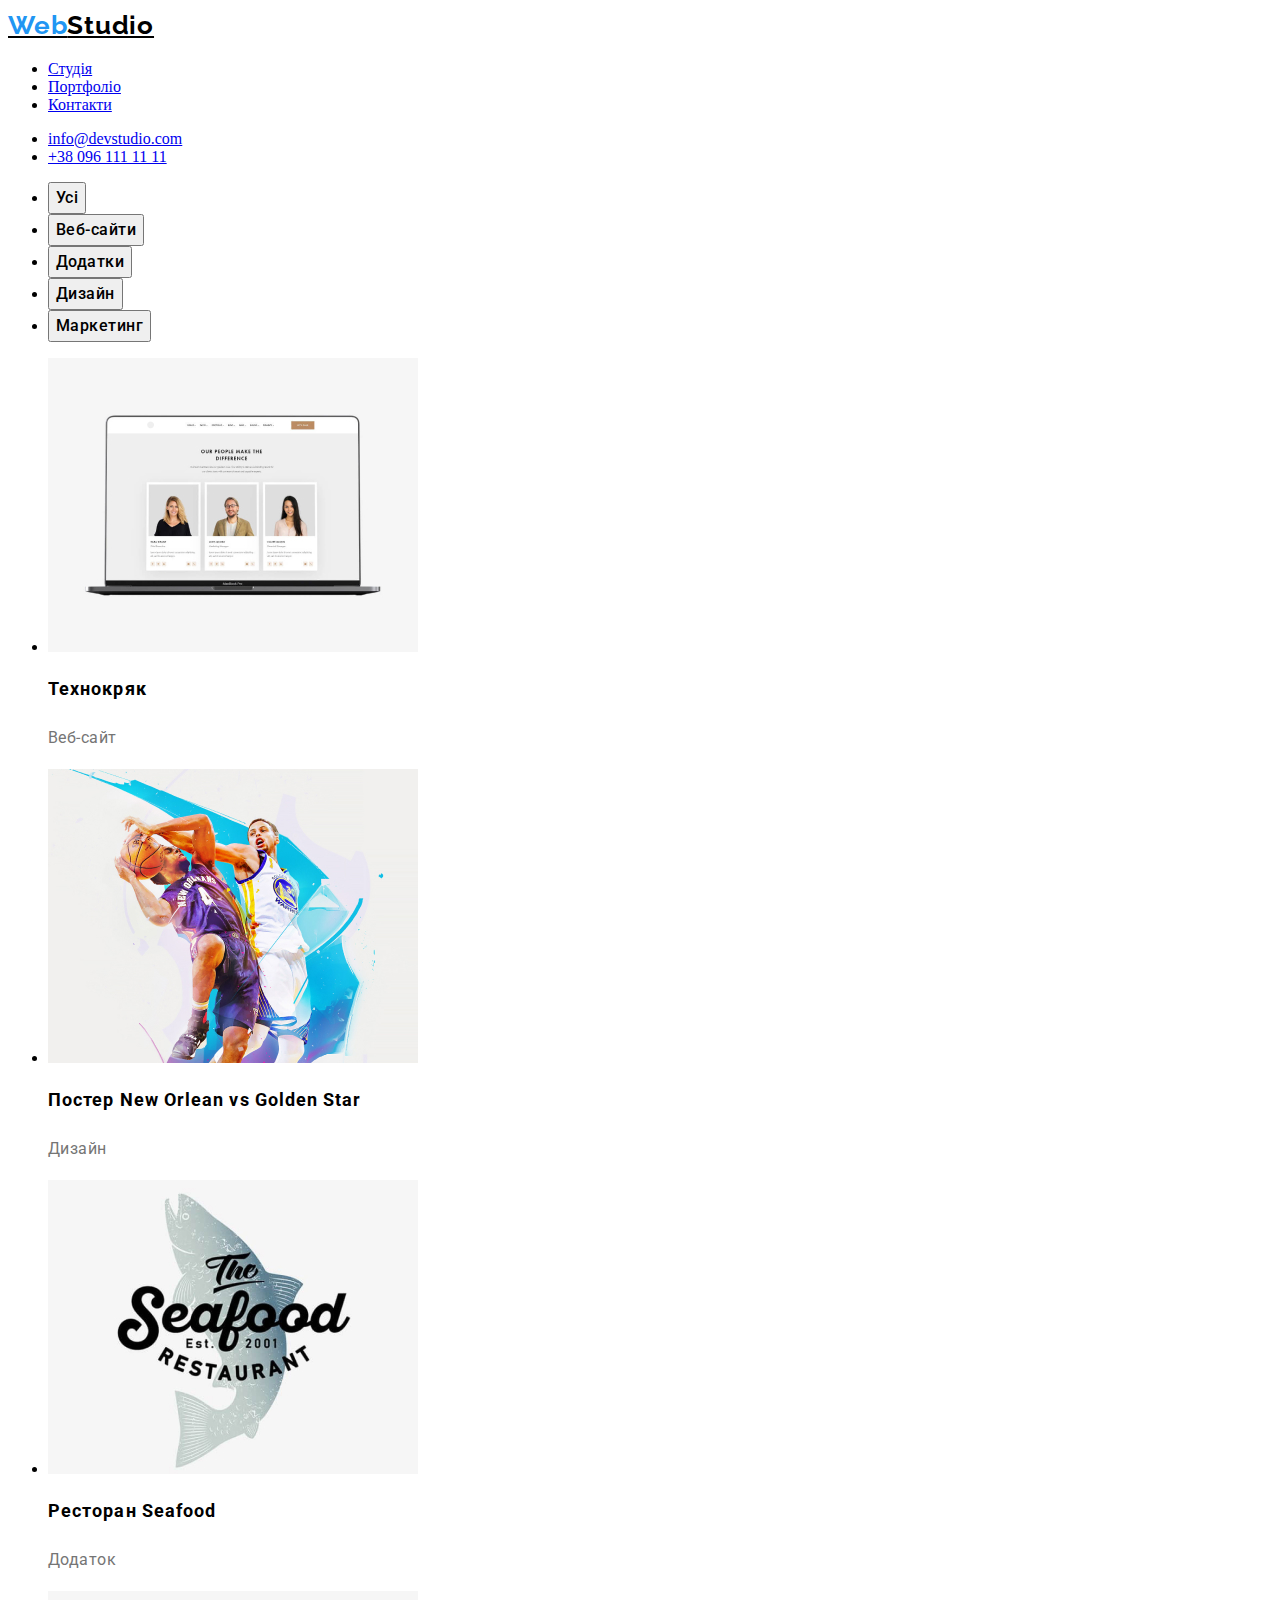
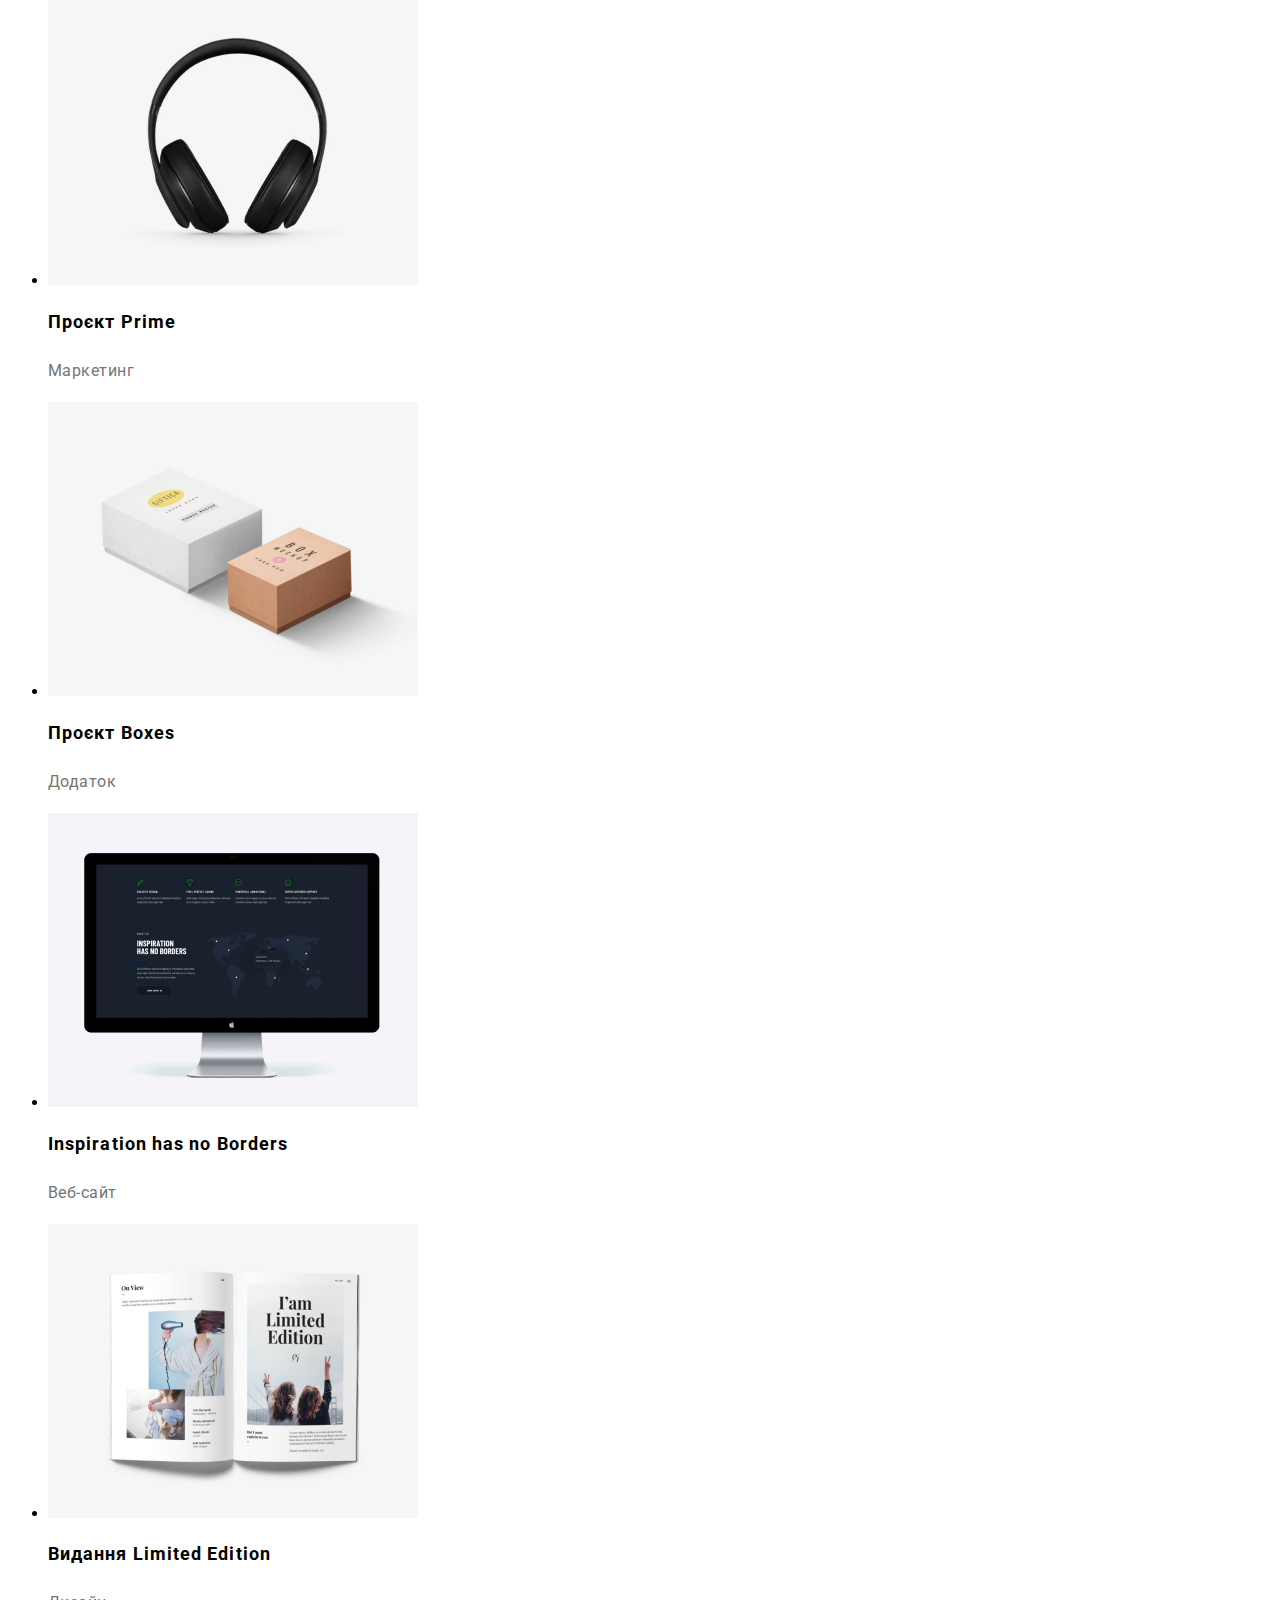
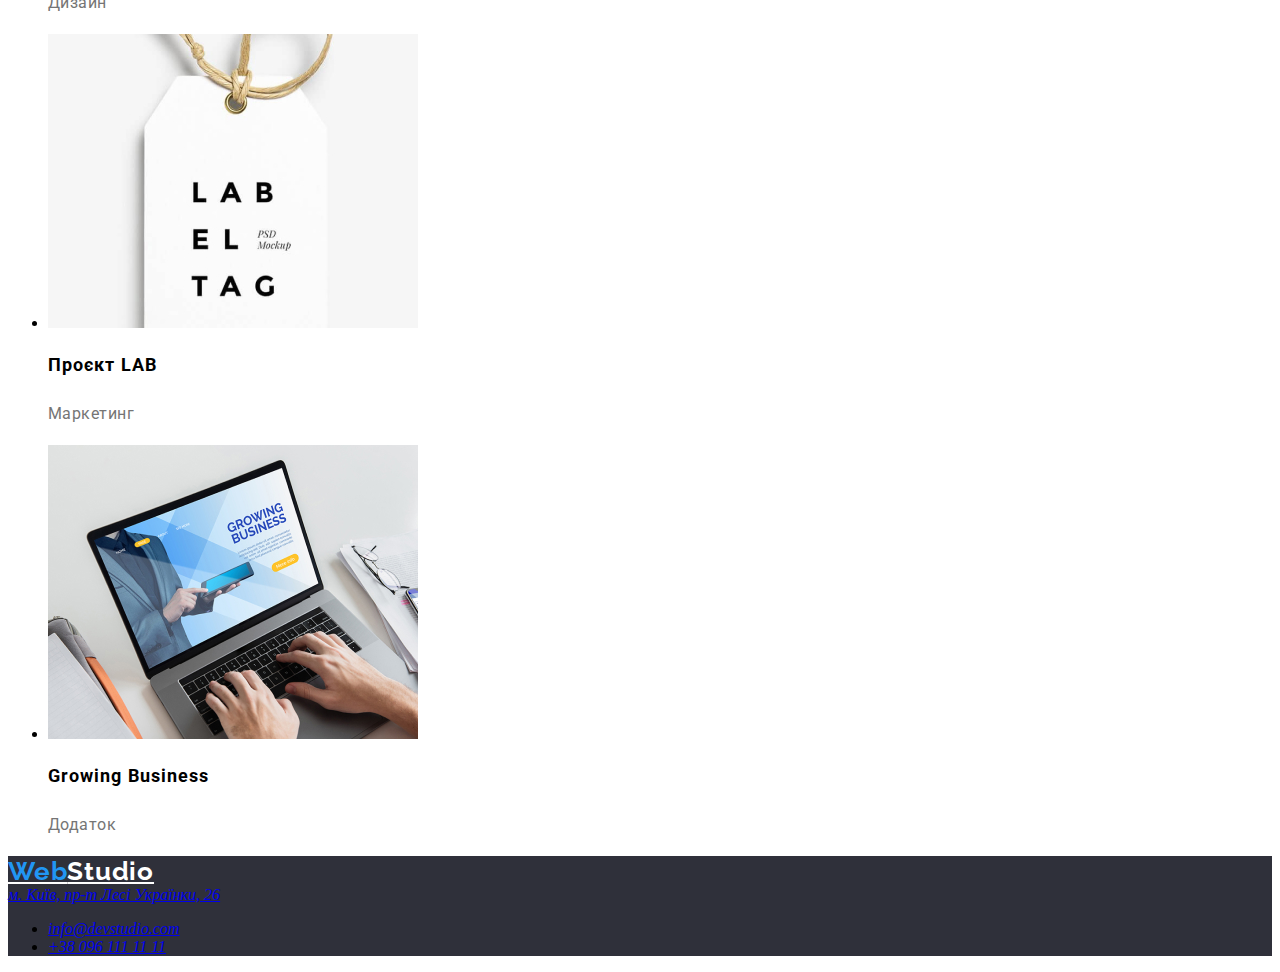
==== pages/portfolio.html @ b0684704 "commit" ====
<!DOCTYPE html>
<html lang="en">
<head>
    <meta charset="UTF-8">
    <meta name="viewport" content="width=device-width, initial-scale=1.0">
    <title>Document</title>
    <link rel="preconnect" href="https://fonts.googleapis.com">
<link rel="preconnect" href="https://fonts.gstatic.com" crossorigin>
<link href="https://fonts.googleapis.com/css2?family=Raleway:ital,wght@0,100..900;1,100..900&family=Roboto:ital,wght@0,100;0,300;0,400;0,500;0,700;0,900;1,100;1,300;1,400;1,500;1,700;1,900&display=swap" rel="stylesheet">
    <link rel="stylesheet" href="../css/style.css">
</head>
<body>
    <header class="header">
        <a href="../index.html" class="header-logo"><span class="logo-color">Web</span>Studio</a>
        <nav class="header-nav">
        <ul class="nav-list">
          <li class="nav-item"><a href="../index.html">Студія</a></li>
          <li class="nav-item"><a href="../pages/portfolio.html">Портфоліо</a></li>
          <li class="nav-item"><a href="#">Контакти</a></li>
        </ul>
      </nav>
      <ul class="header-list">
        <li class="header-item"><a href="mailto:info@devstudio.com">info@devstudio.com</a></li>
        <li class="header-item"><a href="tel:+380961111111">+38 096 111 11 11</a></li>
      </ul>
      </header>
      <main>
        <section>
            <ul>
                <li class="team-item">
                  <button type="button" class="courses-button">Усі</button>
                </li>
                <li class="team-item">
                    <button type="button" class="courses-button">Веб-сайти</button>
                </li>
                <li class="team-item">
                    <button type="button"  class="courses-button">Додатки</button>
                </li>
                <li class="team-item">
                    <button type="button"  class="courses-button">Дизайн</button>
                </li>
                <li class="team-item">
                    <button type="button"  class="courses-button">Маркетинг</button>
                </li>

            </ul>
        </section>
        <section>
            <ul>
                <li class="team-item">
                    <img src="../img/mac.jpg" alt="mac">
                    <h2 class="techno-item">Технокряк</h2>
                    <p class="techno-text">Веб-сайт</p>
    
                </li>
                <li class="team-item">
                    <img src="../img/basket.jpg" alt="basket">
                    <h2 class="techno-item">Постер New Orlean vs Golden Star</h2>
                    <p class="techno-text">Дизайн</p>
    
                </li>
                <li class="team-item">
                    <img src="../img/restaurant.jpg" alt="restaurant">
                    <h2 class="techno-item">Ресторан Seafood</h2>
                    <p class="techno-text">Додаток</p>
    
                </li>
                <li class="team-item">
                    <img src="../img/nav.jpg" alt="nav">
                    <h2 class="techno-item">Проєкт Prime</h2>
                    <p class="techno-text">Маркетинг</p>
    
                </li>
                <li class="team-item">
                    <img src="../img/boc.jpg" alt="boc">
                    <h2  class="techno-item">Проєкт Boxes</h2>
                    <p class="techno-text">Додаток</p>
    
                </li>
                <li class="team-item">
                    <img src="../img/macb.jpg" alt="macb">
                    <h2  class="techno-item">Inspiration has no Borders</h2>
                    <p class="techno-text">Веб-сайт</p>
    
                </li>
                <li class="team-item">
                    <img src="../img/book.jpg" alt="book">
                    <h2  class="techno-item">Видання Limited Edition</h2>
                    <p class="techno-text">Дизайн</p>
    
                </li>
                <li class="team-item">
                    <img src="../img/ticket.jpg" alt="ticket">
                    <h2  class="techno-item">Проєкт LAB</h2>
                    <p class="techno-text">Маркетинг</p>
                </li>

                <li class="team-item">
                    <img src="../img/macbook.jpg" alt="macbook">
                    <h2  class="techno-item">Growing Business</h2>
                    <p class="techno-text">Додаток</p>
    
                </li>
                
            </ul>
    
        </section>
        </main>
      </main>
      <footer class="footer">
        <a href="../index.html" class="head-logo"><span class="log-color">Web</span>Studio</a>
        <address>
        <a href="https://www.google.com/maps/d/viewer?mid=10uSM3H-mIU3GznYo2szRIEphczw&hl=en_US&ll=50.42732700000001%2C30.538092&z=17" target="_blank">м. Київ, пр-т Лесі Українки, 26</a>
        <ul class="fot-list">
          <li  class="nav-item"><a href="mailto:info@devstudio.com">info@devstudio.com</a></li>
          <li  class="nav-item"><a href="tel:+380961111111">+38 096 111 11 11</a></li>
        </address>
        </ul>
      </footer> 
      
      
</body>
</html>
---- css/style.css ----
:root {
    --logo-color:#000;
    --accent-color:#2196F3;
    --text-color:#212121;
    --addtext-color:#757575;
    --title-color:#FFF;
    --team-beckground:#F5F4FA;
    --footer-beckground:#2F303A;
    --footer-number:rgba(255, 255, 255, 0.60);


}

.header {
    background-color: var(--main-background);
}

.header-logo  {
color: var(--logo-color);
font-family: "Raleway";
font-size: 26px;
font-style: normal;
font-weight: 700;
line-height: 1.38;
letter-spacing: 0.78px;
}


.logo-color  {
color: var(--accent-color);
font-family: "Raleway";
font-size: 26px;
font-style: normal;
font-weight: 700;
line-height: 1.38;
letter-spacing: 0.78px;
}

.log-color   {
color: var(--accent-color);
color: #2196F3;
font-family: "Raleway";
font-size: 26px;
font-style: normal;
font-weight: 700;
line-height: normal;
letter-spacing: 0.78px;
}

.head-logo {
color: var(--logo-color);
color: #FFF;
font-family: "Raleway";
font-size: 26px;
font-style: normal;
font-weight: 700;
line-height: normal;
letter-spacing: 0.78px;
}

.nav-link {
 color: var(--title-color);
 font-family: "Roboto";
 font-size: 14px;
 font-style: normal; 
 font-weight: 500;
 line-height: normal;
 letter-spacing: 28px;
}

.nav-link:hover,  .nav-link:focus {
color: var(--accent-color);

}

.header-link {
    color: var(--accent-color);
    font-family: "Roboto";
    font-size: 14px;
    font-style: normal; 
    font-weight: 500;
    line-height: normal;
    letter-spacing: 28px;
}

.header-link:hover {
    color: var(--accent-color);
}

.main-hero {
background-color: var(--footer-beckground);

}

.hero-title {
    color: var(--main-background);
    text-align: center;
    font-family: "Roboto";
    font-size: 44px;
    font-style: normal; 
    font-weight: 900;
    line-height: 1.36;
    letter-spacing: 2.64px;
    text-transform: uppercase;
}

.hero-title {
display: flex;
width: 696px;
justify-content: center;
align-items: center;
flex-shrink: 0;
}

.hero.btn {
background-color: var(--accent-color);
color: var(--main-background);
text-align: center;
font-family: "Roboto";
font-size: 16px;
font-style: normal;
font-weight: 900;
line-height: 1.875px; /* 136.364% */
letter-spacing: 2.64px;
text-transform: uppercase;
}

.main-decision,  .main-services {
    background-color: var(--main-background);
}

.main-team {
    background-color: var(--team-beckground);
}

.footer {
    background-color: var(--footer-beckground);
}

.courses-button {
color: var(--main-background);
text-align: center;
font-family: "Roboto";
font-size: 16px;
font-style: normal;
font-weight: 500;
line-height: 26px; 
letter-spacing: 0.48px;
}


.techno-item {
color: var(--main-background);
font-family: "Roboto";
font-size: 18px;
font-style: normal;
font-weight: 700;
line-height: 36px;
letter-spacing: 1.08px;
}


.techno-text {
color: var(--addtext-color);
font-family: "Roboto";
font-size: 16px;
font-style: normal;
font-weight: 400;
line-height: 30px; 
letter-spacing: 0.48px;
}
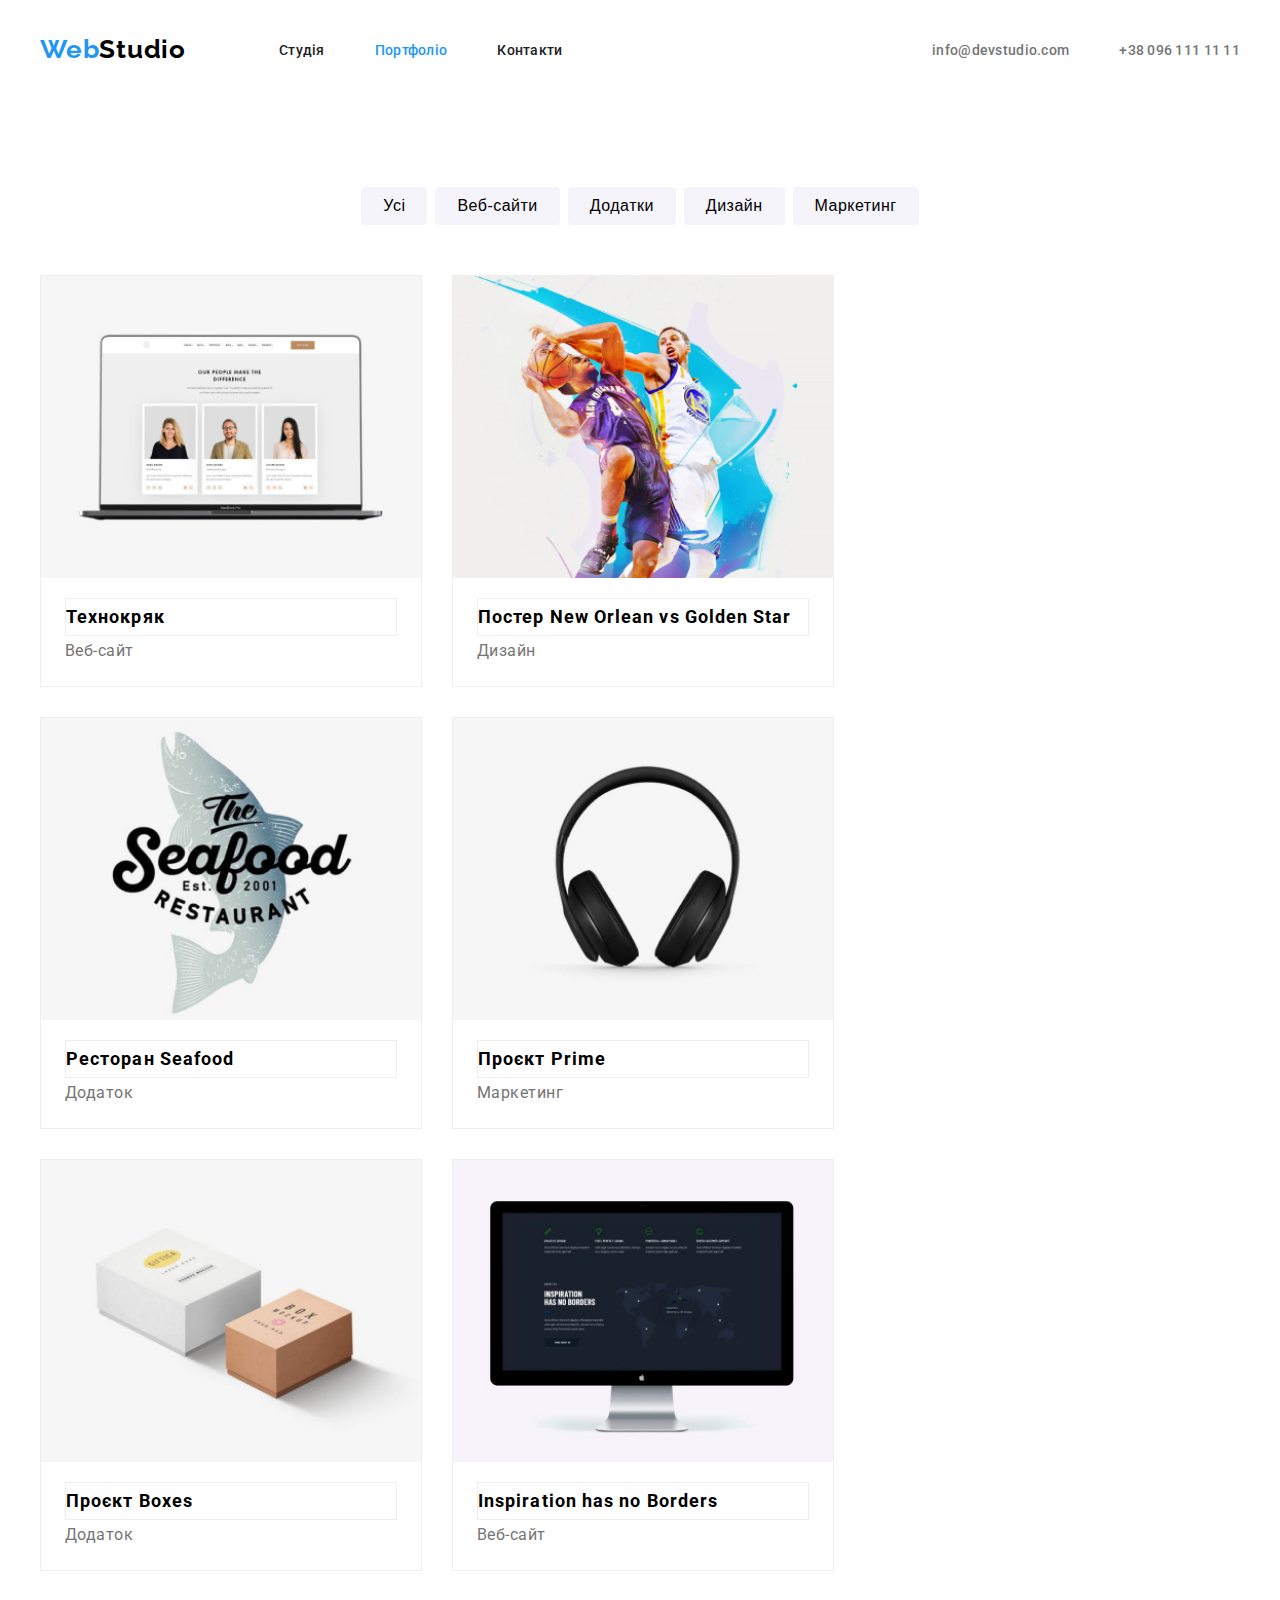
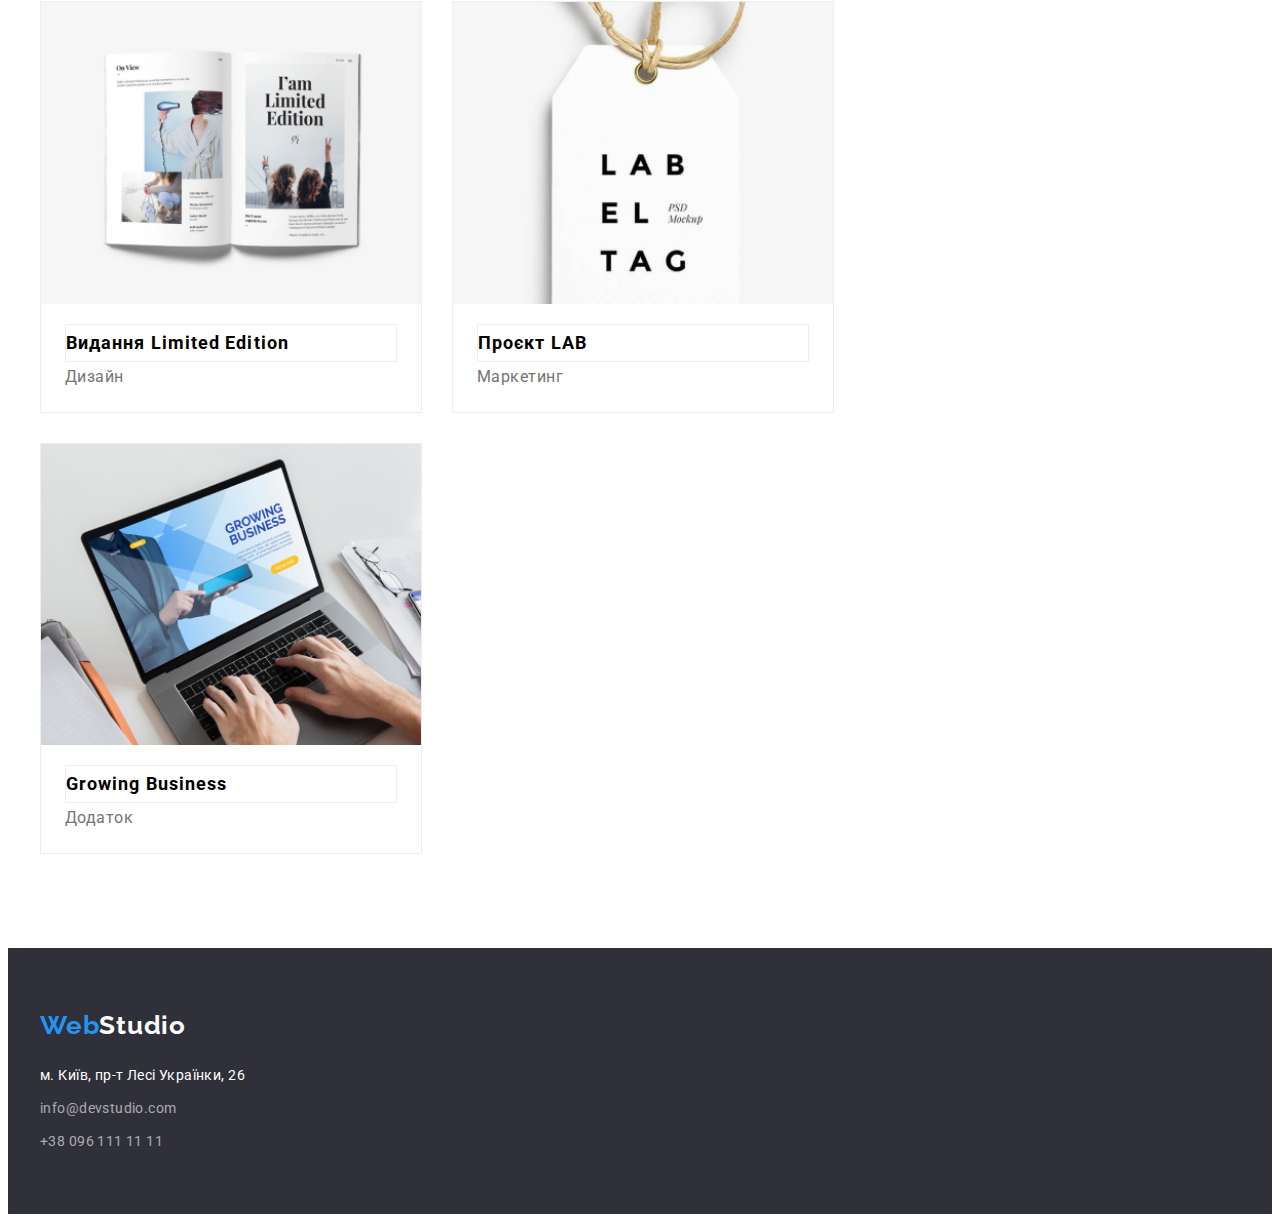
==== commit 881cc6c3: "4244657" ====
--- a/pages/portfolio.html
+++ b/pages/portfolio.html
@@ -4,118 +4,140 @@
     <meta charset="UTF-8">
     <meta name="viewport" content="width=device-width, initial-scale=1.0">
     <title>Document</title>
+    <link rel="stylesheet" href="https://cdnjs.cloudflare.com/ajax/libs/modern-normalize/2.0.0/modern-normalize.min.css" integrity="sha512-4xo8blKMVCiXpTaLzQSLSw3KFOVPWhm/TRtuPVc4WG6kUgjH6J03IBuG7JZPkcWMxJ5huwaBpOpnwYElP/m6wg==" crossorigin="anonymous" referrerpolicy="no-referrer" />
     <link rel="preconnect" href="https://fonts.googleapis.com">
 <link rel="preconnect" href="https://fonts.gstatic.com" crossorigin>
 <link href="https://fonts.googleapis.com/css2?family=Raleway:ital,wght@0,100..900;1,100..900&family=Roboto:ital,wght@0,100;0,300;0,400;0,500;0,700;0,900;1,100;1,300;1,400;1,500;1,700;1,900&display=swap" rel="stylesheet">
+    <link rel="stylesheet" href="../css/reset.css">
     <link rel="stylesheet" href="../css/style.css">
 </head>
 <body>
     <header class="header">
+        <div class="container header-box">
         <a href="../index.html" class="header-logo"><span class="logo-color">Web</span>Studio</a>
         <nav class="header-nav">
         <ul class="nav-list">
-          <li class="nav-item"><a href="../index.html">Студія</a></li>
-          <li class="nav-item"><a href="../pages/portfolio.html">Портфоліо</a></li>
-          <li class="nav-item"><a href="#">Контакти</a></li>
+          <li class="nav-item"><a class="nav-link" href="../index.html">Студія</a></li>
+          <li class="nav-item"><a class="nav-link ective" href="../pages/portfolio.html">Портфоліо</a></li>
+          <li class="nav-item"><a class="nav-link" href="#">Контакти</a></li>
         </ul>
       </nav>
       <ul class="header-list">
-        <li class="header-item"><a href="mailto:info@devstudio.com">info@devstudio.com</a></li>
-        <li class="header-item"><a href="tel:+380961111111">+38 096 111 11 11</a></li>
+        <li class="header-item"><a class="header-link" href="mailto:info@devstudio.com">info@devstudio.com</a></li>
+        <li class="header-item"><a class="header-link" href="tel:+380961111111">+38 096 111 11 11</a></li>
       </ul>
+    </div>
       </header>
       <main>
-        <section>
-            <ul>
-                <li class="team-item">
-                  <button type="button" class="courses-button">Усі</button>
+        <section class="portfolio">
+            <div class="container">
+            <ul class="portfolio-list">
+                <li class="portfolio-item">
+                  <button type="button" class="portfolio-button">Усі</button>
                 </li>
-                <li class="team-item">
-                    <button type="button" class="courses-button">Веб-сайти</button>
+                <li class="portfolio-item">
+                    <button type="button" class="portfolio-button">Веб-сайти</button>
                 </li>
-                <li class="team-item">
-                    <button type="button"  class="courses-button">Додатки</button>
+                <li class="portfolio-item">
+                    <button type="button" class="portfolio-button">Додатки</button>
                 </li>
-                <li class="team-item">
-                    <button type="button"  class="courses-button">Дизайн</button>
+                <li class="portfolio-item">
+                    <button type="button"  class="portfolio-button">Дизайн</button>
                 </li>
-                <li class="team-item">
-                    <button type="button"  class="courses-button">Маркетинг</button>
+                <li class="portfolio-item">
+                    <button type="button"  class="portfolio-button">Маркетинг</button>
                 </li>
 
             </ul>
-        </section>
-        <section>
-            <ul>
-                <li class="team-item">
-                    <img src="../img/mac.jpg" alt="mac">
-                    <h2 class="techno-item">Технокряк</h2>
-                    <p class="techno-text">Веб-сайт</p>
+       
+            <ul class="cart-list">
+                <li class="cart-item">
+                    <img class="cart-img" src="../img/mac.jpg" alt="mac">
+                    <div class="cart-box">
+                    <h2 class="cart-item">Технокряк</h2>
+                    <p class="cart-text">Веб-сайт</p>
+                </div>
     
                 </li>
-                <li class="team-item">
-                    <img src="../img/basket.jpg" alt="basket">
-                    <h2 class="techno-item">Постер New Orlean vs Golden Star</h2>
-                    <p class="techno-text">Дизайн</p>
+                <li class="cart-item">
+                    <img class="cart-img" src="../img/basket.jpg" alt="basket">
+                    <div class="cart-box">
+                    <h2 class="cart-item">Постер New Orlean vs Golden Star</h2>
+                    <p class="cart-text">Дизайн</p>
+                </div>
     
                 </li>
-                <li class="team-item">
-                    <img src="../img/restaurant.jpg" alt="restaurant">
-                    <h2 class="techno-item">Ресторан Seafood</h2>
-                    <p class="techno-text">Додаток</p>
+                <li class="cart-item">
+                    <img class="cart-img" src="../img/restaurant.jpg" alt="restaurant">
+                    <div class="cart-box">
+                    <h2 class="cart-item">Ресторан Seafood</h2>
+                    <p class="cart-text">Додаток</p>
+                </div>
     
                 </li>
-                <li class="team-item">
-                    <img src="../img/nav.jpg" alt="nav">
-                    <h2 class="techno-item">Проєкт Prime</h2>
-                    <p class="techno-text">Маркетинг</p>
+                <li class="cart-item">
+                    <img class="cart-img" src="../img/nav.jpg" alt="nav">
+                    <div class="cart-box">
+                    <h2 class="cart-item">Проєкт Prime</h2>
+                    <p class="cart-text">Маркетинг</p>
+                </div>
+                </li>
+                <li class="cart-item">
+                    <img class="cart-img" src="../img/boc.jpg" alt="boc">
+                    <div class="cart-box">
+                    <h2  class="cart-item">Проєкт Boxes</h2>
+                    <p class="cart-text">Додаток</p>
+                </div>
     
                 </li>
-                <li class="team-item">
-                    <img src="../img/boc.jpg" alt="boc">
-                    <h2  class="techno-item">Проєкт Boxes</h2>
-                    <p class="techno-text">Додаток</p>
+                <li class="cart-item">
+                    <img class="cart-img" src="../img/macb.jpg" alt="macb">
+                    <div class="cart-box">
+                    <h2  class="cart-item">Inspiration has no Borders</h2>
+                    <p class="cart-text">Веб-сайт</p>
+                </div>
     
                 </li>
-                <li class="team-item">
-                    <img src="../img/macb.jpg" alt="macb">
-                    <h2  class="techno-item">Inspiration has no Borders</h2>
-                    <p class="techno-text">Веб-сайт</p>
+                <li class="cart-item">
+                    <img class="cart-img" src="../img/book.jpg" alt="book">
+                    <div class="cart-box">
+                    <h2  class="cart-item">Видання Limited Edition</h2>
+                    <p class="cart-text">Дизайн</p>
+                </div>
     
                 </li>
-                <li class="team-item">
-                    <img src="../img/book.jpg" alt="book">
-                    <h2  class="techno-item">Видання Limited Edition</h2>
-                    <p class="techno-text">Дизайн</p>
-    
-                </li>
-                <li class="team-item">
-                    <img src="../img/ticket.jpg" alt="ticket">
-                    <h2  class="techno-item">Проєкт LAB</h2>
-                    <p class="techno-text">Маркетинг</p>
+                <li class="cart-item">
+                    <img class="cart-img" src="../img/ticket.jpg" alt="ticket">
+                    <div class="cart-box">
+                    <h2  class="cart-item">Проєкт LAB</h2>
+                    <p class="cart-text">Маркетинг</p>
+                </div>
                 </li>
 
-                <li class="team-item">
-                    <img src="../img/macbook.jpg" alt="macbook">
-                    <h2  class="techno-item">Growing Business</h2>
-                    <p class="techno-text">Додаток</p>
+                <li class="cart-item">
+                    <img class="cart-img" src="../img/macbook.jpg" alt="macbook">
+                    <div class="cart-box">
+                    <h2  class="cart-item">Growing Business</h2>
+                    <p class="cart-text">Додаток</p>
+                </div>
     
                 </li>
                 
             </ul>
-    
+            </div>
         </section>
         </main>
-      </main>
       <footer class="footer">
+        <div class="container">
         <a href="../index.html" class="head-logo"><span class="log-color">Web</span>Studio</a>
-        <address>
-        <a href="https://www.google.com/maps/d/viewer?mid=10uSM3H-mIU3GznYo2szRIEphczw&hl=en_US&ll=50.42732700000001%2C30.538092&z=17" target="_blank">м. Київ, пр-т Лесі Українки, 26</a>
-        <ul class="fot-list">
-          <li  class="nav-item"><a href="mailto:info@devstudio.com">info@devstudio.com</a></li>
-          <li  class="nav-item"><a href="tel:+380961111111">+38 096 111 11 11</a></li>
-        </address>
-        </ul>
+        <address class="address">
+        <a class="address-link" href="./index.html/https://www.google.com/maps/d/viewer?mid=10uSM3H-mIU3GznYo2szRIEphczw&hl=en_US&ll=50.42732700000001%2C30.538092&z=17" target="_blank">м. Київ, пр-т Лесі Українки, 26</a>
+        <ul class="footer-list">
+          <li  class="footer-item"><a class="footer-link" href="mailto:info@devstudio.com">info@devstudio.com</a></li>
+          <li  class="footer-item"><a class="footer-link" href="tel:+380961111111">+38 096 111 11 11</a></li>
+       </ul>
+    </address>
+    </div>
       </footer> 
       
       
--- a/css/style.css
+++ b/css/style.css
@@ -11,8 +11,29 @@
 
 }
 
+body {
+
+    font-family: "Roboto";
+   
+   }
+
+   .container {
+    width: 1200px;
+    margin-right: auto;
+    margin-left: auto;
+    padding-left: 15px;
+    padding-right: 15px;
+    /* outline: 1px solid red; */
+}
+
 .header {
-    background-color: var(--main-background);
+    padding-top: 24px;
+    padding-bottom: 25px;
+}
+
+.header-box {
+    display: flex;
+   align-items: center;
 }
 
 .header-logo  {
@@ -23,6 +44,7 @@
 font-weight: 700;
 line-height: 1.38;
 letter-spacing: 0.78px;
+margin-right: 93px;
 }
 
 
@@ -43,7 +65,7 @@
 font-size: 26px;
 font-style: normal;
 font-weight: 700;
-line-height: normal;
+line-height: 1.38;
 letter-spacing: 0.78px;
 }
 
@@ -54,18 +76,34 @@
 font-size: 26px;
 font-style: normal;
 font-weight: 700;
-line-height: normal;
+line-height: 1.38;
 letter-spacing: 0.78px;
 }
 
+.nav-list {
+    display: flex;
+    gap: 50px;
+}
+
+.header-list {
+    display: flex;
+    gap: 50px;
+    margin-left: auto;
+}
+
+
+
 .nav-link {
- color: var(--title-color);
- font-family: "Roboto";
- font-size: 14px;
- font-style: normal; 
- font-weight: 500;
- line-height: normal;
- letter-spacing: 28px;
+ color: var(--text-color);  
+font-size: 14px;
+font-style: normal;
+font-weight: 500;
+line-height: 1.14;
+letter-spacing: 0.28px;
+}
+
+.ective {
+    color: var(--accent-color);
 }
 
 .nav-link:hover,  .nav-link:focus {
@@ -74,98 +112,321 @@
 }
 
 .header-link {
-    color: var(--accent-color);
-    font-family: "Roboto";
-    font-size: 14px;
-    font-style: normal; 
-    font-weight: 500;
-    line-height: normal;
-    letter-spacing: 28px;
+color: var(--addtext-color);
+font-size: 14px;
+font-weight: 500;
+line-height: 1.14;
+letter-spacing: 0.28px;
 }
 
 .header-link:hover {
     color: var(--accent-color);
 }
-
-.main-hero {
+/* ==================== */
+
+
+
+
+
+
+
+.hero {
 background-color: var(--footer-beckground);
-
+padding-top: 200px;
+padding-bottom: 200px;
+text-align: center;
+background-image:linear-gradient(rgba(47, 48, 58, 0.40),rgba(47, 48, 58, 0.40)),url(../img/bag.jpg);
+background-repeat: no-repeat;
+background-position: center;
+background-size: cover;
 }
 
 .hero-title {
-    color: var(--main-background);
+    color: var(--title-color);
     text-align: center;
-    font-family: "Roboto";
     font-size: 44px;
     font-style: normal; 
     font-weight: 900;
     line-height: 1.36;
     letter-spacing: 2.64px;
     text-transform: uppercase;
-}
-
-.hero-title {
-display: flex;
-width: 696px;
-justify-content: center;
-align-items: center;
-flex-shrink: 0;
-}
-
-.hero.btn {
-background-color: var(--accent-color);
-color: var(--main-background);
-text-align: center;
-font-family: "Roboto";
+    width: 696px;
+    margin-left: auto;
+    margin-right: auto;
+    margin-bottom: 30px;
+}
+
+
+.hero-btn {
+ background-color: var(--accent-color);
+color: var(--title-color);
+text-align: center;
 font-size: 16px;
 font-style: normal;
-font-weight: 900;
-line-height: 1.875px; /* 136.364% */
-letter-spacing: 2.64px;
+font-weight: 700;
+line-height: 1.87; /* 187.5% */
+letter-spacing: 0.96px;
+padding: 10px 32px;
+border: none;
+border-radius: 4px;
+box-shadow: 0px 4px 4px 0px rgba(0, 0, 0, 0.15);
+
+}
+/* ========================== */
+.decision {
+    background-color: var(--main-background);
+    padding-top: 94px;
+    
+}
+
+.decision-list {
+    display: flex;
+  gap: 30px;
+}
+
+.decision-item::before {
+content:"";
+display: block;
+width: 270px;
+height: 120px;
+border-radius: 4px;
+background: #F5F4FA;
+background-image: url(../img/antenna.png);
+background-repeat: no-repeat;
+background-position: center;
+background-size: 70px;
+margin-bottom: 30px;
+}
+
+.decision-item:nth-child(2)::before {
+ background-image: url(../img/clock.png);
+}
+
+.decision-item:nth-child(3)::before {
+    background-image: url(../img/diagram.png)
+   }
+
+   .decision-item:nth-child(4)::before {
+    background-image: url(../img/astronaut.png);
+   }
+
+
+.decision-title {
+color: var(--text-color);
+font-size: 14px;
+font-style: normal;
+font-weight: 700;
+line-height: 1.14;
+letter-spacing: 0.42px;
 text-transform: uppercase;
-}
-
-.main-decision,  .main-services {
-    background-color: var(--main-background);
-}
-
-.main-team {
+margin-bottom: 10px;
+}
+
+.decision-text {
+color: var(--addtext-color);
+font-size: 14px;
+font-style: normal;
+font-weight: 400;
+line-height: 1.71; /* 171.429% */
+letter-spacing: 0.42px;
+}
+/* ================================== */
+.services {
+    padding-top: 94px;
+    padding-bottom: 94px;
+    
+}
+
+.services-list{
+    display: flex;
+    gap: 30px;
+}
+
+   .services-title {
+color: var(--text-color);
+text-align: center;
+font-size: 36px;
+font-style: normal;
+font-weight: 700;
+line-height: 1.16;
+letter-spacing: 1.08px;
+margin-bottom: 50px;
+   }
+
+
+
+/* ================================== */
+
+.team {
     background-color: var(--team-beckground);
-}
+  padding-top: 94px;
+  padding-bottom: 94px;
+  align-items: center;
+}
+
+.team-img {
+    width: 270px;
+}
+
+.team-list {
+    display: flex;
+    gap: 30px;
+}
+
+.team-item {
+    border-radius: 0px 0px 4px 4px;
+    box-shadow: 0px 1px 3px 0px rgba(0, 0, 0, 0.12), 0px 1px 1px 0px rgba(0, 0, 0, 0.14), 0px 2px 1px 0px rgba(0, 0, 0, 0.20);
+}
+
+.team-box {
+   padding-top: 30px;
+   padding-bottom: 30px;
+   background-color: #FFF;
+   border-radius: 0px 0px 4px 4px;
+}
+
+.team-title {
+    color: var(--text-color);
+text-align: center;
+font-size: 36px;
+font-style: normal;
+font-weight: 700;
+line-height: 1.16;
+letter-spacing: 1.08px;
+margin-bottom: 50px;
+}
+
+.team-nam {
+    color: var(--text-color);
+ text-align: center;
+    font-size: 16px;
+    font-style: normal;
+    font-weight: 500;
+    line-height: normal;
+    letter-spacing: 0.48px;
+    margin-bottom: 10px;
+}
+
+
+
+.team-text {
+    color: var(--addtext-color);
+text-align: center;
+font-size: 16px;
+font-style: normal;
+font-weight: 400;
+line-height: 1.18;
+letter-spacing: 0.48px;
+}
+/* ================== */
+    
 
 .footer {
     background-color: var(--footer-beckground);
-}
-
-.courses-button {
+    padding-top: 60px;
+    padding-bottom: 60px;
+}
+
+.address-link {
+    color: var(--title-color);
+font-size: 14px;
+font-style: normal;
+font-weight: 400;
+line-height: 1.71; /* 171.429% */
+letter-spacing: 0.42px;
+}
+
+.address {
+    margin-top: 20px;
+}
+
+
+.footer-link {
+    color: var(--footer-number);
+font-size: 14px;
+font-style: normal;
+font-weight: 400;
+line-height: 1.71; /* 171.429% */
+letter-spacing: 0.42px;
+}
+
+.footer-list {
+    margin-top: 9px;
+    display: flex;
+  flex-direction: column;
+  gap: 9px;
+}
+
+.portfolio {
+    padding-top: 94px;
+    padding-bottom: 94px;
+}
+
+.portfolio-list {
+    display: flex;
+    justify-content: center;
+    gap: 8px;
+}
+
+.portfolio-button {
 color: var(--main-background);
 text-align: center;
-font-family: "Roboto";
 font-size: 16px;
 font-style: normal;
 font-weight: 500;
 line-height: 26px; 
 letter-spacing: 0.48px;
-}
-
-
-.techno-item {
+padding: 6px 22px;
+border-radius: 4px;
+background-color: #F5F4FA;
+border: none;
+}
+
+.portfolio-button:hover {
+    background-color: var(--accent-color);
+    color: #FFF;
+    box-shadow: 0px 3px 1px 0px rgba(0, 0, 0, 0.10), 0px 1px 2px 0px rgba(0, 0, 0, 0.08), 0px 2px 2px 0px rgba(0, 0, 0, 0.12);
+
+}
+
+.cart-list {
+    display: flex;
+    flex-wrap: wrap;
+    margin-top: 50px;
+    gap: 30px;
+}
+
+.cart-box {
+    padding: 20px 24px;
+    
+}
+
+.cart-img {
+    width: 100%;
+}
+
+.cart-item {
 color: var(--main-background);
-font-family: "Roboto";
 font-size: 18px;
 font-style: normal;
 font-weight: 700;
 line-height: 36px;
 letter-spacing: 1.08px;
-}
-
-
-.techno-text {
+border: 1px solid #EEE;
+flex-basis: calc((100% - 60px) / 3);
+}
+
+.cart-item:hover {
+    box-shadow: 0px 1px 1px 0px rgba(0, 0, 0, 0.12), 0px 4px 4px 0px rgba(0, 0, 0, 0.06), 1px 4px 6px 0px rgba(0, 0, 0, 0.16);
+}
+
+.cart-text {
 color: var(--addtext-color);
-font-family: "Roboto";
 font-size: 16px;
 font-style: normal;
 font-weight: 400;
 line-height: 30px; 
 letter-spacing: 0.48px;
-}+}
+
+
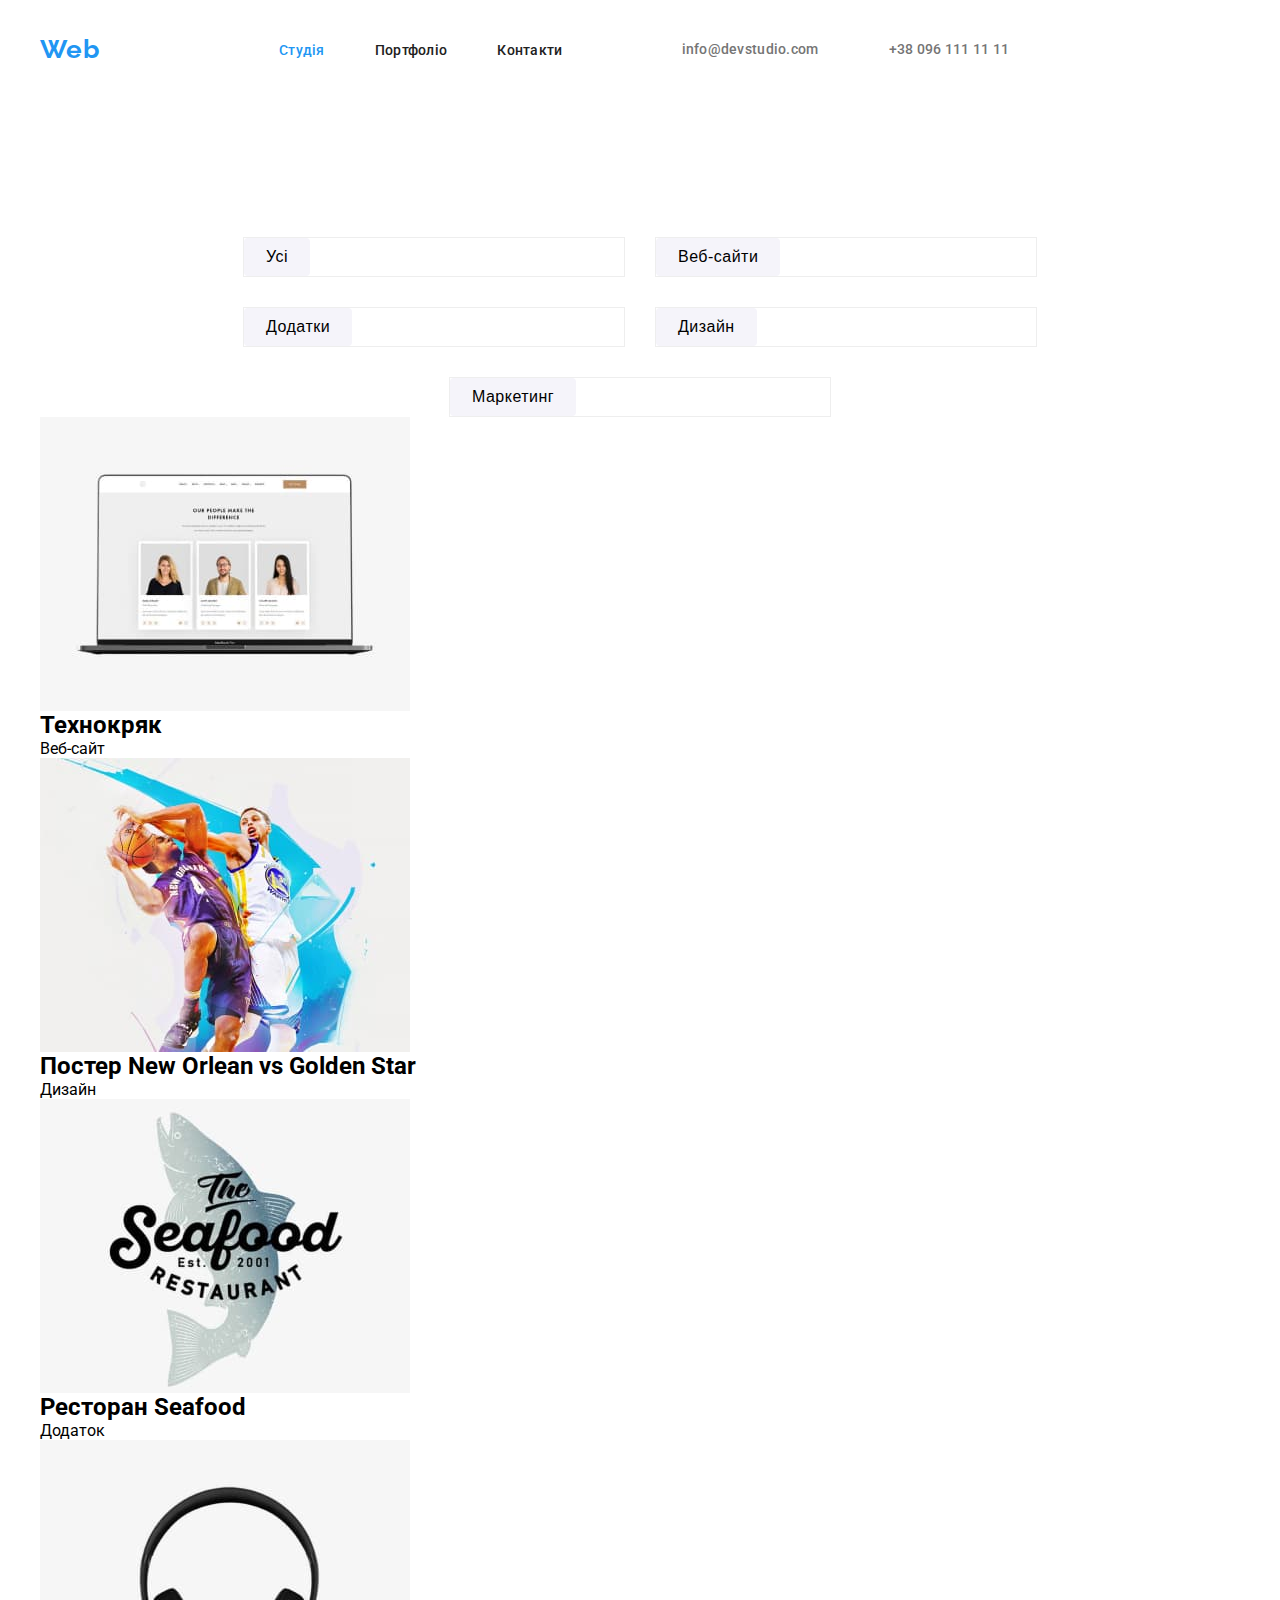
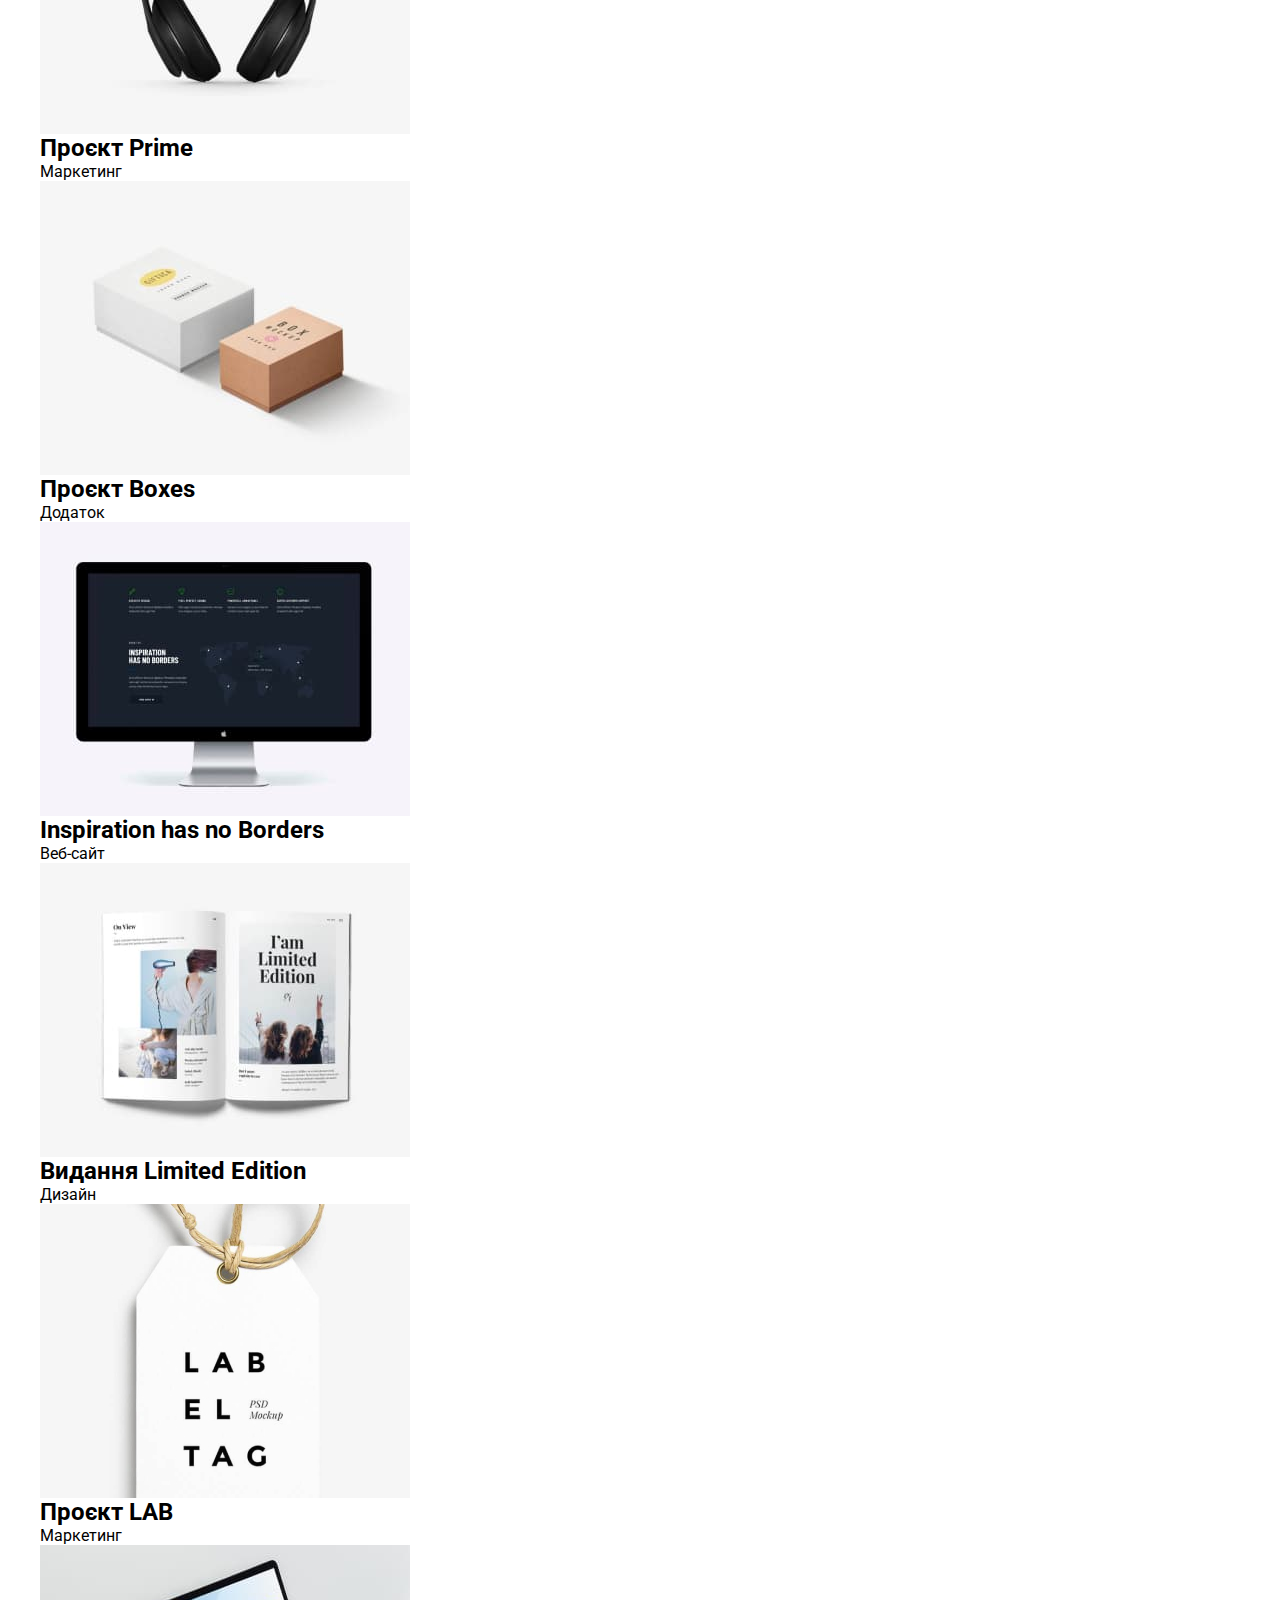
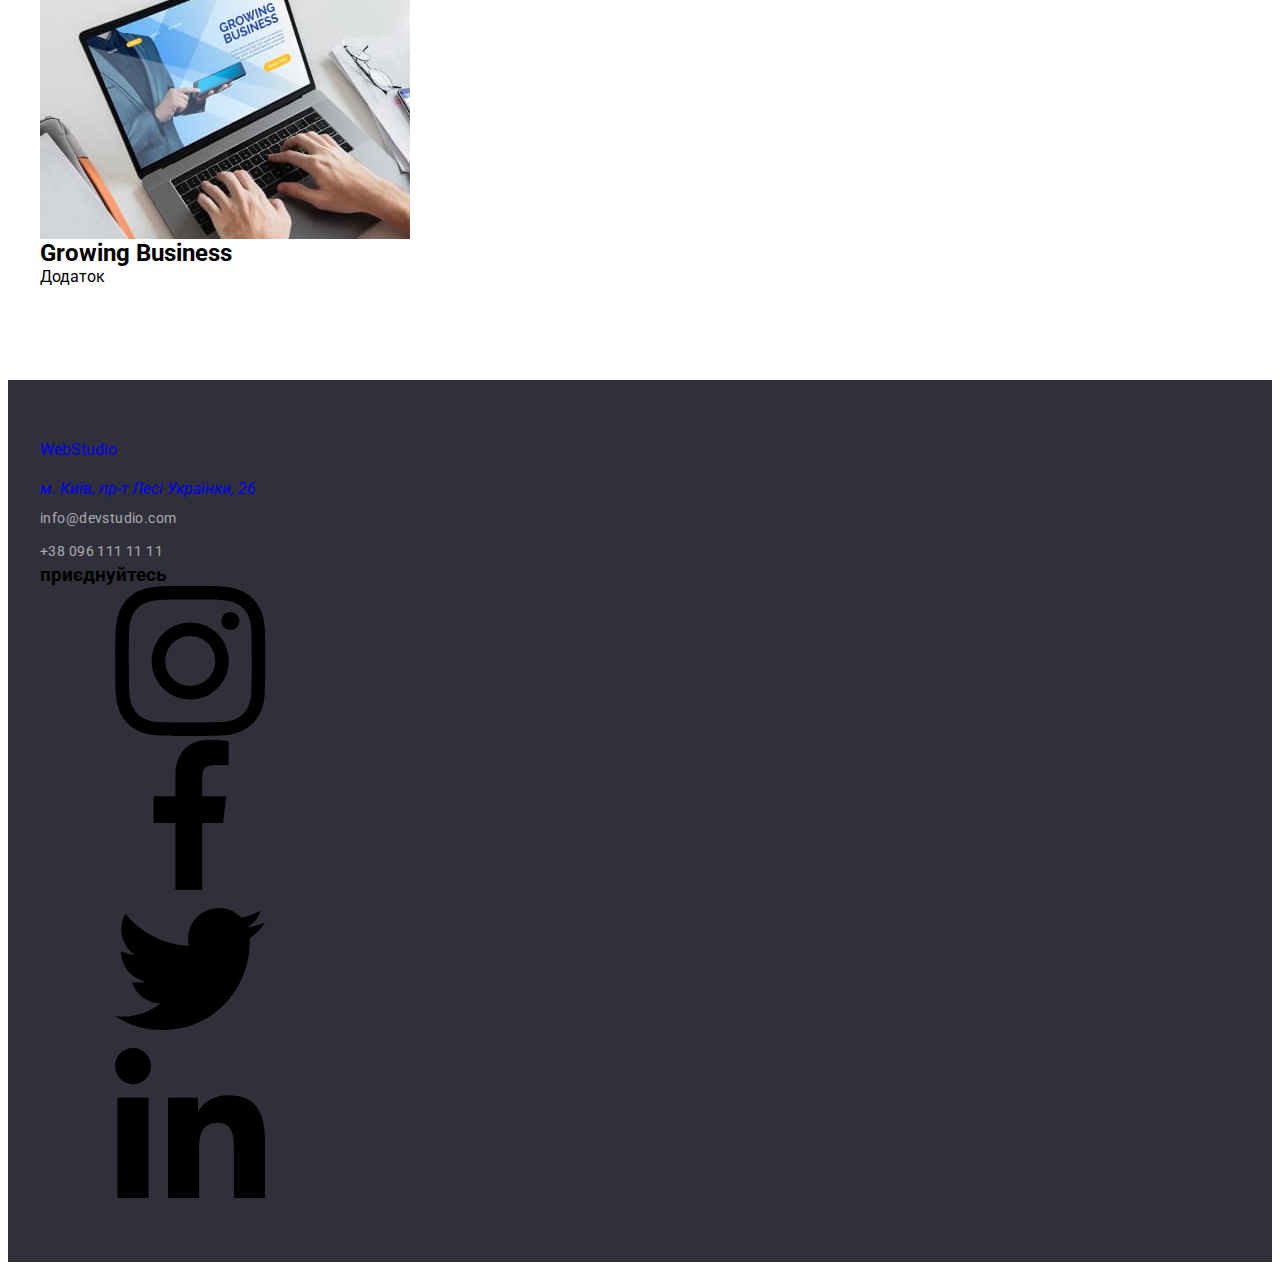
==== commit cf644eb0: "12143553422" ====
--- a/pages/portfolio.html
+++ b/pages/portfolio.html
@@ -8,117 +8,138 @@
     <link rel="preconnect" href="https://fonts.googleapis.com">
 <link rel="preconnect" href="https://fonts.gstatic.com" crossorigin>
 <link href="https://fonts.googleapis.com/css2?family=Raleway:ital,wght@0,100..900;1,100..900&family=Roboto:ital,wght@0,100;0,300;0,400;0,500;0,700;0,900;1,100;1,300;1,400;1,500;1,700;1,900&display=swap" rel="stylesheet">
-    <link rel="stylesheet" href="../css/reset.css">
-    <link rel="stylesheet" href="../css/style.css">
+ <link rel="stylesheet" href="../style/main.min.css">
 </head>
 <body>
     <header class="header">
-        <div class="container header-box">
-        <a href="../index.html" class="header-logo"><span class="logo-color">Web</span>Studio</a>
-        <nav class="header-nav">
-        <ul class="nav-list">
-          <li class="nav-item"><a class="nav-link" href="../index.html">Студія</a></li>
-          <li class="nav-item"><a class="nav-link ective" href="../pages/portfolio.html">Портфоліо</a></li>
-          <li class="nav-item"><a class="nav-link" href="#">Контакти</a></li>
-        </ul>
-      </nav>
-      <ul class="header-list">
-        <li class="header-item"><a class="header-link" href="mailto:info@devstudio.com">info@devstudio.com</a></li>
-        <li class="header-item"><a class="header-link" href="tel:+380961111111">+38 096 111 11 11</a></li>
-      </ul>
-    </div>
-      </header>
+  <div class="container header__box">
+    <a href="./index.html" class="header__logo"><span class="header__color">Web</span>Studio</a>
+    
+    <ul class="header__lis">
+      <li class="nav__item"><a class="header__lin ective" href="../index.html">Студія</a></li>
+      <li class="nav__item"><a class="header__lin" href="../pages/portfolio.html">Портфоліо</a></li>
+      <li class="nav__item"><a class="header__lin" href="#">Контакти</a></li>
+    </ul>
+  
+  <nav class="header__nav">
+  <ul class="header__list">
+    <li class="header__item"><a class="header__link" href="mailto:info@devstudio.com">
+    <svg class="header__svg">
+       <use href="../images/symbol-defs.svg#icon-smartphone"></use>
+
+       </svg>info@devstudio.com</a>
+       </li>
+
+    <li class="header__item"><a class="header__link" href="tel:+380961111111">
+       <svg class="header__svg">
+       <use href="../images/symbol-defs.svg#icon-envelope-hover"></use>
+
+       </svg> +38 096 111 11 11 </a>
+    </li>
+  </nav>
+
+  </ul>
+
+
+
+
+
+
+  </div>
+</header>
+
+<!-- --------------------------------- -->
       <main>
         <section class="portfolio">
             <div class="container">
-            <ul class="portfolio-list">
-                <li class="portfolio-item">
-                  <button type="button" class="portfolio-button">Усі</button>
+            <ul class="portfolio__list">
+                <li class="portfolio__item">
+                  <button type="button" class="portfolio__button">Усі</button>
                 </li>
-                <li class="portfolio-item">
-                    <button type="button" class="portfolio-button">Веб-сайти</button>
+                <li class="portfolio__item">
+                    <button type="button" class="portfolio__button">Веб-сайти</button>
                 </li>
-                <li class="portfolio-item">
-                    <button type="button" class="portfolio-button">Додатки</button>
+                <li class="portfolio__item">
+                    <button type="button" class="portfolio__button">Додатки</button>
                 </li>
-                <li class="portfolio-item">
-                    <button type="button"  class="portfolio-button">Дизайн</button>
+                <li class="portfolio__item">
+                    <button type="button"  class="portfolio__button">Дизайн</button>
                 </li>
-                <li class="portfolio-item">
-                    <button type="button"  class="portfolio-button">Маркетинг</button>
+                <li class="portfolio__item">
+                    <button type="button"  class="portfolio__button">Маркетинг</button>
                 </li>
 
             </ul>
        
-            <ul class="cart-list">
-                <li class="cart-item">
-                    <img class="cart-img" src="../img/mac.jpg" alt="mac">
-                    <div class="cart-box">
-                    <h2 class="cart-item">Технокряк</h2>
-                    <p class="cart-text">Веб-сайт</p>
+            <ul class="cart__list">
+                <li class="cart__item">
+                    <img class="cart__img" src="../img/mac.jpg" alt="mac">
+                    <div class="cart__box">
+                    <h2 class="cart__item">Технокряк</h2>
+                    <p class="cart__text">Веб-сайт</p>
                 </div>
     
                 </li>
-                <li class="cart-item">
-                    <img class="cart-img" src="../img/basket.jpg" alt="basket">
-                    <div class="cart-box">
-                    <h2 class="cart-item">Постер New Orlean vs Golden Star</h2>
-                    <p class="cart-text">Дизайн</p>
+                <li class="cart__item">
+                    <img class="cart__img" src="../img/basket.jpg" alt="basket">
+                    <div class="cart__box">
+                    <h2 class="cart__item">Постер New Orlean vs Golden Star</h2>
+                    <p class="cart__text">Дизайн</p>
                 </div>
     
                 </li>
-                <li class="cart-item">
-                    <img class="cart-img" src="../img/restaurant.jpg" alt="restaurant">
-                    <div class="cart-box">
-                    <h2 class="cart-item">Ресторан Seafood</h2>
+                <li class="cart__item">
+                    <img class="cart__img" src="../img/restaurant.jpg" alt="restaurant">
+                    <div class="cart__box">
+                    <h2 class="cart__item">Ресторан Seafood</h2>
+                    <p class="cart__text">Додаток</p>
+                </div>
+    
+                </li>
+                <li class="cart__item">
+                    <img class="cart__img" src="../img/nav.jpg" alt="nav">
+                    <div class="cart__box">
+                    <h2 class="cart__item">Проєкт Prime</h2>
+                    <p class="cart__text">Маркетинг</p>
+                </div>
+                </li>
+                <li class="cart__item">
+                    <img class="cart__img" src="../img/boc.jpg" alt="boc">
+                    <div class="cart__box">
+                    <h2  class="cart__item">Проєкт Boxes</h2>
                     <p class="cart-text">Додаток</p>
                 </div>
     
                 </li>
-                <li class="cart-item">
-                    <img class="cart-img" src="../img/nav.jpg" alt="nav">
-                    <div class="cart-box">
-                    <h2 class="cart-item">Проєкт Prime</h2>
-                    <p class="cart-text">Маркетинг</p>
-                </div>
-                </li>
-                <li class="cart-item">
-                    <img class="cart-img" src="../img/boc.jpg" alt="boc">
-                    <div class="cart-box">
-                    <h2  class="cart-item">Проєкт Boxes</h2>
-                    <p class="cart-text">Додаток</p>
+                <li class="cart__item">
+                    <img class="cart__img" src="../img/macb.jpg" alt="macb">
+                    <div class="cart__box">
+                    <h2  class="cart__item">Inspiration has no Borders</h2>
+                    <p class="cart__text">Веб-сайт</p>
                 </div>
     
                 </li>
-                <li class="cart-item">
-                    <img class="cart-img" src="../img/macb.jpg" alt="macb">
-                    <div class="cart-box">
-                    <h2  class="cart-item">Inspiration has no Borders</h2>
-                    <p class="cart-text">Веб-сайт</p>
+                <li class="cart__item">
+                    <img class="cart__img" src="../img/book.jpg" alt="book">
+                    <div class="cart__box">
+                    <h2  class="cart__item">Видання Limited Edition</h2>
+                    <p class="cart__text">Дизайн</p>
                 </div>
     
                 </li>
-                <li class="cart-item">
-                    <img class="cart-img" src="../img/book.jpg" alt="book">
-                    <div class="cart-box">
-                    <h2  class="cart-item">Видання Limited Edition</h2>
-                    <p class="cart-text">Дизайн</p>
-                </div>
-    
-                </li>
-                <li class="cart-item">
-                    <img class="cart-img" src="../img/ticket.jpg" alt="ticket">
-                    <div class="cart-box">
-                    <h2  class="cart-item">Проєкт LAB</h2>
-                    <p class="cart-text">Маркетинг</p>
+                <li class="cart__item">
+                    <img class="cart__img" src="../img/ticket.jpg" alt="ticket">
+                    <div class="cart__box">
+                    <h2  class="cart__item">Проєкт LAB</h2>
+                    <p class="cart__text">Маркетинг</p>
                 </div>
                 </li>
 
-                <li class="cart-item">
-                    <img class="cart-img" src="../img/macbook.jpg" alt="macbook">
-                    <div class="cart-box">
-                    <h2  class="cart-item">Growing Business</h2>
-                    <p class="cart-text">Додаток</p>
+                <li class="cart__item">
+                    <img class="cart__img" src="../img/macbook.jpg" alt="macbook">
+                    <div class="cart__box">
+                    <h2  class="cart__item">Growing Business</h2>
+                    <p class="cart__text">Додаток</p>
                 </div>
     
                 </li>
@@ -128,17 +149,33 @@
         </section>
         </main>
       <footer class="footer">
-        <div class="container">
-        <a href="../index.html" class="head-logo"><span class="log-color">Web</span>Studio</a>
-        <address class="address">
-        <a class="address-link" href="./index.html/https://www.google.com/maps/d/viewer?mid=10uSM3H-mIU3GznYo2szRIEphczw&hl=en_US&ll=50.42732700000001%2C30.538092&z=17" target="_blank">м. Київ, пр-т Лесі Українки, 26</a>
-        <ul class="footer-list">
-          <li  class="footer-item"><a class="footer-link" href="mailto:info@devstudio.com">info@devstudio.com</a></li>
-          <li  class="footer-item"><a class="footer-link" href="tel:+380961111111">+38 096 111 11 11</a></li>
-       </ul>
-    </address>
-    </div>
-      </footer> 
+  <div class="container footercontainer">
+<div class="footer__div">
+  <a href="../index.html" class="head__logo"><span class="log__color">Web</span>Studio</a>
+  <address class="footer__address">
+  <a class="footerr__link" href="../index.html/https://www.google.com/maps/d/viewer?mid=10uSM3H-mIU3GznYo2szRIEphczw&hl=en_US&ll=50.42732700000001%2C30.538092&z=17" target="_blank">м. Київ, пр-т Лесі Українки, 26</a>
+  <ul class="footer__list">
+    <li  class="footer__item"><a class="footer__link" href="mailto:info@devstudio.com">info@devstudio.com</a></li>
+    <li  class="footer__item"><a class="footer__link" href="tel:+380961111111">+38 096 111 11 11</a></li>
+  </ul>
+</address>
+
+</div>
+
+<div class="div__footer-icons">
+
+<h3 class="h3__footer__join">приєднуйтесь</h3>
+
+<ul class="ul__footer__join">
+  
+  <li class="li__footer__join"><a href="#"  class="a__footer__join"><svg class="icon__footer__join"><use href="/img/symbol-defs.svg#icon-instagramx"></use></svg></a></li>
+  <li class="li__footer__join"><a href="#"  class="a__footer__join"><svg class="icon__footer__join"><use href="/img/symbol-defs.svg#icon-facebookx"></use></svg></a></li>
+  <li class="li__footer__join"><a href="#"  class="a__footer__join"><svg class="icon__footer__join"><use href="/img/symbol-defs.svg#icon-twitterx"></use></svg></a></li>
+ <li class="li__footer__join"><a href="#"  class="a__footer__join"><svg class="icon__footer__join"><use href="/img/symbol-defs.svg#icon-linkedinx"></use></svg></a></li>
+
+</div>
+
+</footer> 
       
       
 </body>
--- a/style/main.min.css
+++ b/style/main.min.css
@@ -0,0 +1 @@
+.container{width:1200px;margin-right:auto;margin-left:auto;padding-left:15px;padding-right:15px}ul{list-style:none;margin:0;padding:0}a{text-decoration:none}h1,h2,h3,h4,p{margin:0}img{display:block}:root{--logo-color:#000;--accent-color:#2196F3;--text-color:#212121;--addtext-color:#757575;--title-color:#FFF;--team-beckground:#F5F4FA;--clients-background:#F5F4FA;--footer-beckground:#2F303A;--footer-number:rgba(255, 255, 255, 0.60)}body{font-family:"Roboto"}.header{padding-top:24px;padding-bottom:25px}.header__box{display:flex;align-items:center}.header__logo{color:var(--logo-color);font-family:"Raleway";font-size:26px;font-style:normal;font-weight:700;line-height:1.38;letter-spacing:.78px;margin-right:93px}.header__color{color:var(--accent-color);font-family:"Raleway";font-size:26px;font-style:normal;font-weight:700;line-height:1.38;letter-spacing:.78px}.header__color{color:var(--accent-color);color:#2196f3;font-family:"Raleway";font-size:26px;font-style:normal;font-weight:700;line-height:1.38;letter-spacing:.78px}.header__logo{color:var(--logo-color);color:#fff;font-family:"Raleway";font-size:26px;font-style:normal;font-weight:700;line-height:1.38;letter-spacing:.78px}.header__nav{margin-left:93px;margin-right:auto;display:flex;gap:50px}.header__lis{display:flex;gap:50px}.header__list{display:flex;gap:50px;margin-left:auto}.header__item{display:flex;align-items:center}.header__item:hover{color:var(--accent-color)}.header__item:hover .headersvg{fill:#2196f3}.header__link:hover{color:var(--accent-color);font-size:14px;font-style:normal;font-weight:500;line-height:normal;letter-spacing:.28px}.header__link{color:var(--addtext-color);font-size:14px;font-style:normal;font-weight:500;line-height:normal;letter-spacing:.28px;display:flex;align-items:center;gap:10px}.header__list{display:flex;gap:50px}.header__svg{fill:red}.header__item:first-child .header__svg{width:16px;height:12px}.header__svg:last-child{width:10px;height:16px}.header__lin{color:var(--text-color);font-size:14px;font-style:normal;font-weight:500;line-height:1.14;letter-spacing:.28px}.header .ective{color:var(--accent-color)}.header__lin:hover,.header__lin:focus{color:var(--accent-color)}.header__link{color:var(--addtext-color);font-size:14px;font-weight:500;line-height:1.14;letter-spacing:.28px}.header__link:hover{color:var(--accent-color)}.hero{background-color:var(--footer-beckground);padding-top:200px;padding-bottom:200px;text-align:center;background-image:linear-gradient(rgba(47, 48, 58, 0.4), rgba(47, 48, 58, 0.4)),url(../img/bag.jpg);background-repeat:no-repeat;background-position:center;background-size:cover}.hero__title{color:var(--title-color);text-align:center;font-size:44px;font-style:normal;font-weight:900;line-height:1.36;letter-spacing:2.64px;text-transform:uppercase;width:696px;margin-left:auto;margin-right:auto;margin-bottom:30px}.hero__btn{background-color:var(--accent-color);color:var(--title-color);text-align:center;font-size:16px;font-style:normal;font-weight:700;line-height:1.87;letter-spacing:.96px;padding:10px 32px;border:none;border-radius:4px;box-shadow:0px 4px 4px 0px rgba(0,0,0,.15)}.decision{background-color:var(--main-background);padding-top:94px}.decision__list{display:flex;gap:30px}.decision__item::before{content:"";display:block;width:270px;height:120px;border-radius:4px;background:#f5f4fa;background-image:url(../img/antenna.png);background-repeat:no-repeat;background-position:center;background-size:70px;margin-bottom:30px}.decision__item:nth-child(2)::before{background-image:url(../img/clock.png)}.decision__item:nth-child(3)::before{background-image:url(../img/diagram.png)}.decision__item:nth-child(4)::before{background-image:url(../img/astronaut.png)}.decision__title{color:var(--text-color);font-size:14px;font-style:normal;font-weight:700;line-height:1.14;letter-spacing:.42px;text-transform:uppercase;margin-bottom:10px}.decision__text{color:var(--addtext-color);font-size:14px;font-style:normal;font-weight:400;line-height:1.71;letter-spacing:.42px}.services{padding-top:94px;padding-bottom:94px}.services__list{display:flex;gap:30px}.services__title{color:var(--text-color);text-align:center;font-size:36px;font-style:normal;font-weight:700;line-height:1.16;letter-spacing:1.08px;margin-bottom:50px}.services__container{display:flex;justify-content:space-between}.services__item{position:relative;width:30%}.services__item img{width:100%;height:auto;display:block}.services__label{position:absolute;bottom:0;left:0;right:0;background-color:rgba(0,0,0,.6);color:#fff;text-align:center;padding:10px 0;font-size:17px}.team{background-color:var(--team-beckground);padding-top:94px;padding-bottom:94px;align-items:center;justify-content:center;display:flex}.team__img{width:270px}.team__list{display:flex;gap:30px}.team__item{border-radius:0px 0px 4px 4px;box-shadow:0px 1px 3px 0px rgba(0,0,0,.12),0px 1px 1px 0px rgba(0,0,0,.14),0px 2px 1px 0px rgba(0,0,0,.2)}.team__box{padding-top:30px;padding-bottom:30px;background-color:#fff;border-radius:0px 0px 4px 4px}.team__title{color:var(--text-color);text-align:center;font-size:36px;font-style:normal;font-weight:700;line-height:1.16;letter-spacing:1.08px;margin-bottom:50px}.team__nam{color:var(--text-color);text-align:center;font-size:16px;font-style:normal;font-weight:500;line-height:normal;letter-spacing:.48px;margin-bottom:10px}.team__text{color:var(--addtext-color);text-align:center;font-size:16px;font-style:normal;font-weight:400;line-height:1.18;letter-spacing:.48px}.team__ul{display:inline-block;gap:10px;margin-top:16px}.team__svg{width:20px;height:20px;fill:blue}.team__link{width:50px;height:50px;border-radius:50%;display:flex;justify-content:center;align-items:center}.team__ul{align-items:center;justify-content:center}.team__app{align-items:center;margin-left:32px;margin-right:32px}.team__link:hover,.team__link:focus{background-color:var(--accent-color)}.team__link:hover .team-svg,.team__link:focus .team-svg{fill:#fff}.clients{background-color:var(--clients-beckground);padding-top:94px;padding-bottom:94px}.clients__title{color:#212121;text-align:center;font-size:36px;font-style:normal;font-weight:700;line-height:normal;letter-spacing:1.08px}.clients__clientser{width:106px;height:60px;fill:#afb1b8}.clients__clientsss{display:flex;gap:10px}.clients__clientsssa{width:170px;height:92px;border-radius:4px;border:1px solid #afb1b8;border-radius:4px;display:flex;align-items:center;justify-content:center}.clients__clientsssa:hover,.clients__clientsssa:focus{border:none;outline:0px solid #2196f3;border-radius:50%;background-color:#2196f3}.portfolio{padding-top:94px;padding-bottom:94px}.portfolio__list{display:flex;justify-content:center;gap:8px}.portfolio__button{color:var(--main-background);text-align:center;font-size:16px;font-style:normal;font-weight:500;line-height:26px;letter-spacing:.48px;padding:6px 22px;border-radius:4px;background-color:#f5f4fa;border:none}.portfolio__button:hover{background-color:var(--accent-color);color:#fff;box-shadow:0px 3px 1px 0px rgba(0,0,0,.1),0px 1px 2px 0px rgba(0,0,0,.08),0px 2px 2px 0px rgba(0,0,0,.12)}.portfolio__list{display:flex;flex-wrap:wrap;margin-top:50px;gap:30px}.portfolio__box{padding:20px 24px}.portfolio__img{width:100%}.portfolio__item{color:var(--main-background);font-size:18px;font-style:normal;font-weight:700;line-height:36px;letter-spacing:1.08px;border:1px solid #eee;flex-basis:calc((100% - 60px)/3)}.portfolio__item:hover{box-shadow:0px 1px 1px 0px rgba(0,0,0,.12),0px 4px 4px 0px rgba(0,0,0,.06),1px 4px 6px 0px rgba(0,0,0,.16)}.portfolio__text{color:var(--addtext-color);font-size:16px;font-style:normal;font-weight:400;line-height:30px;letter-spacing:.48px}.footer{background-color:var(--footer-beckground);padding-top:60px;padding-bottom:60px}.footer__container{display:flex;align-items:baseline}.footer__div{margin-right:70px}.footer__linke{color:var(--title-color);font-size:14px;font-style:normal;font-weight:400;line-height:1.71;letter-spacing:.42px}.footer__address{margin-top:20px}.footer__link{color:var(--footer-number);font-size:14px;font-style:normal;font-weight:400;line-height:1.71;letter-spacing:.42px}.footer__list{margin-top:9px;display:flex;flex-direction:column;gap:9px}.footer__footer__joinsam{color:var(--title-color);font-size:14px;font-style:normal;font-weight:700px;line-height:1.14px;letter-spacing:.42px;text-transform:uppercase;margin-bottom:20px}.footer__footer__joinsims{display:flex;gap:10px}.footer__footerrrr__join{width:20px;height:20px;fill:#fff}.footer__footer__joikn{background-color:rgba(255,255,255,.1);border-radius:50%;padding:12px 12px 12px 12px}.footer__footer__joikn{width:50px;height:50px;display:flex;justify-content:center;align-items:center;border-radius:50%}.footer__footer__joikn:focus{background:#2196f3;border-radius:60%}.footer__footer__joikn:hover{background:#2196f3;border-radius:60%}/*# sourceMappingURL=main.min.css.map */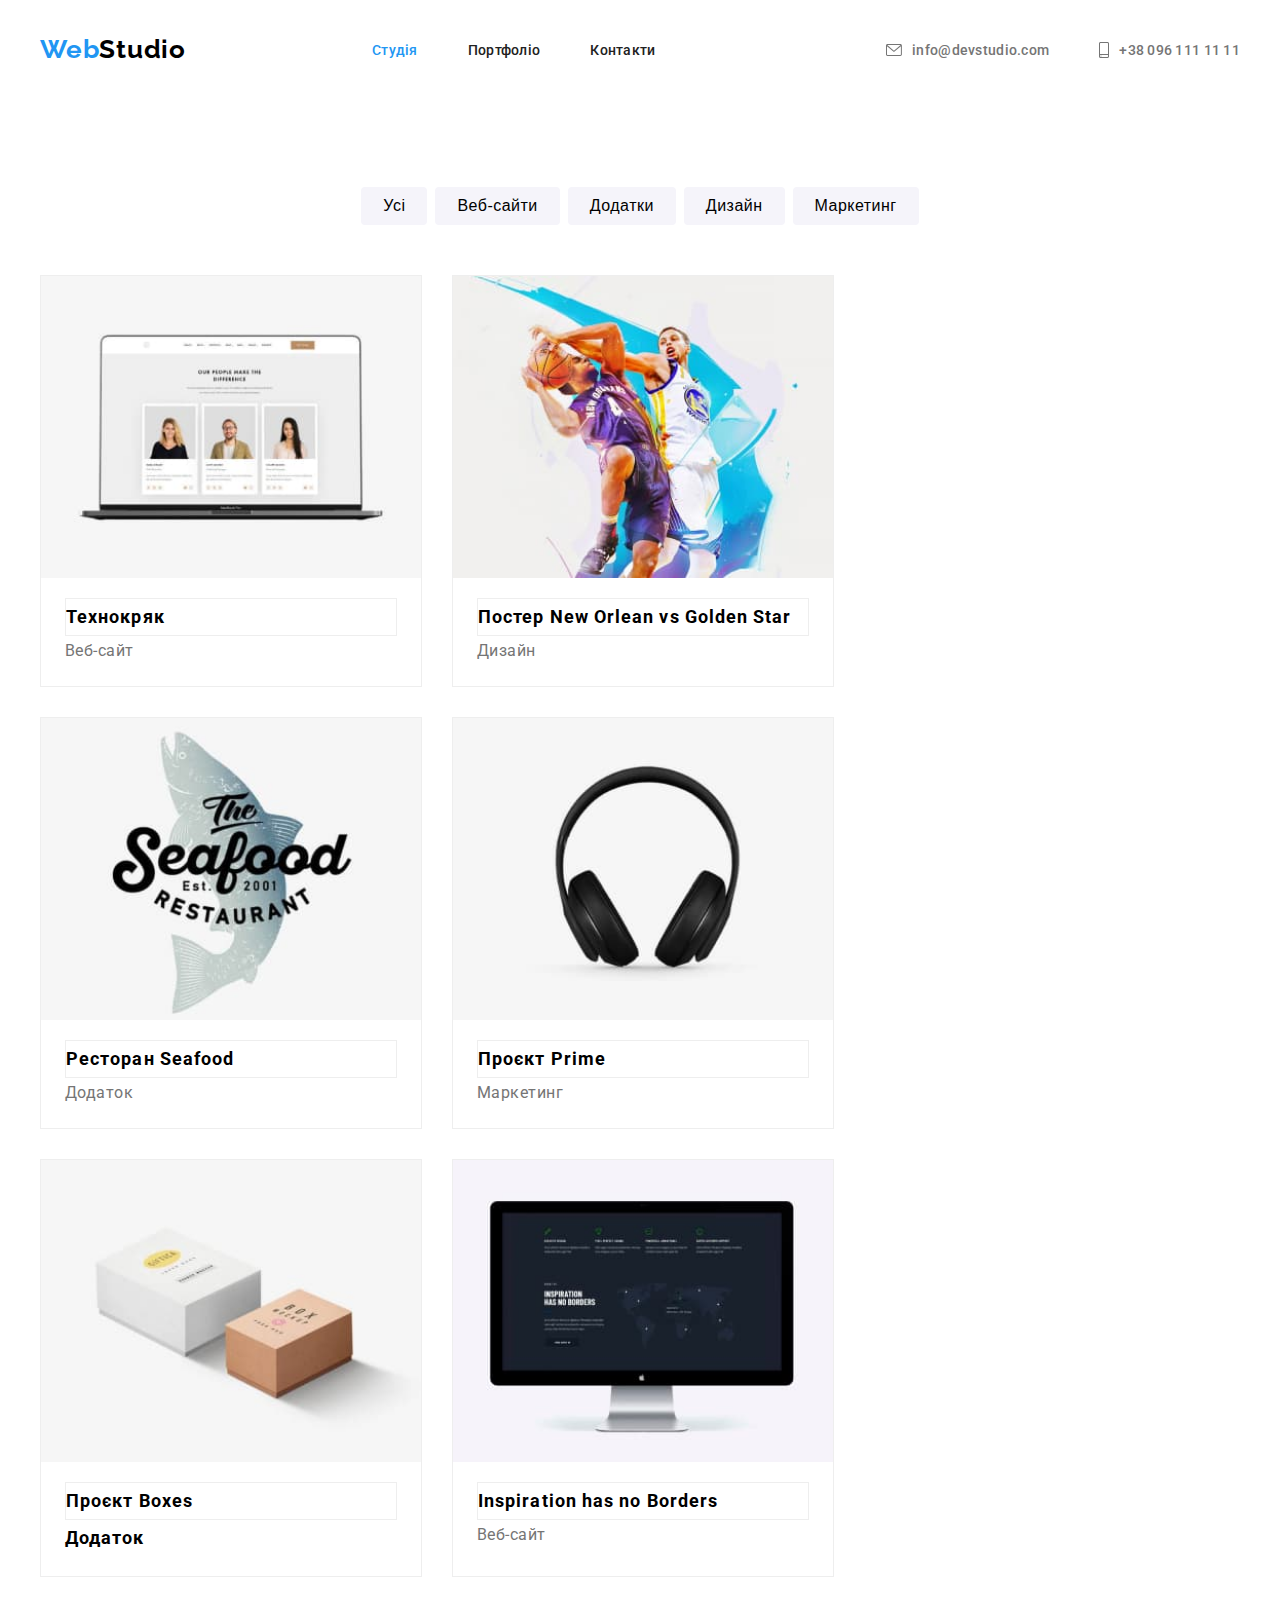
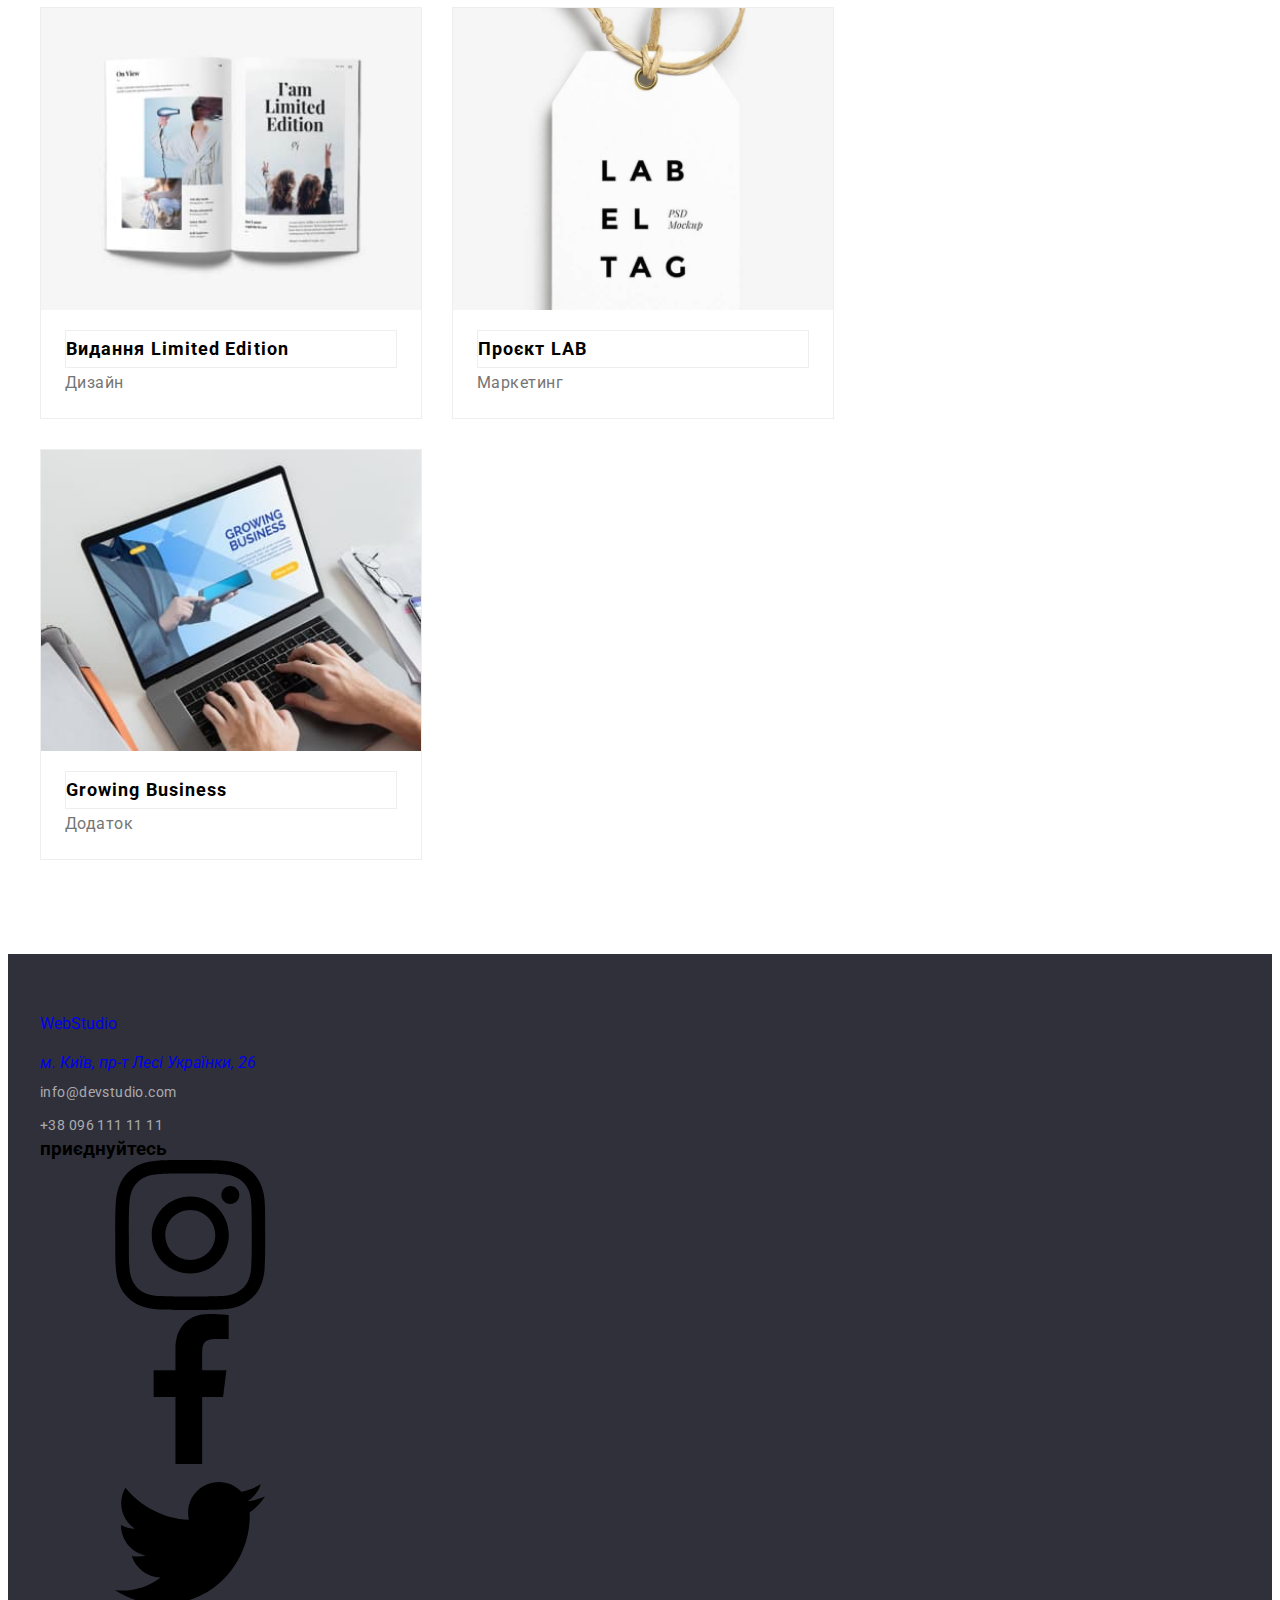
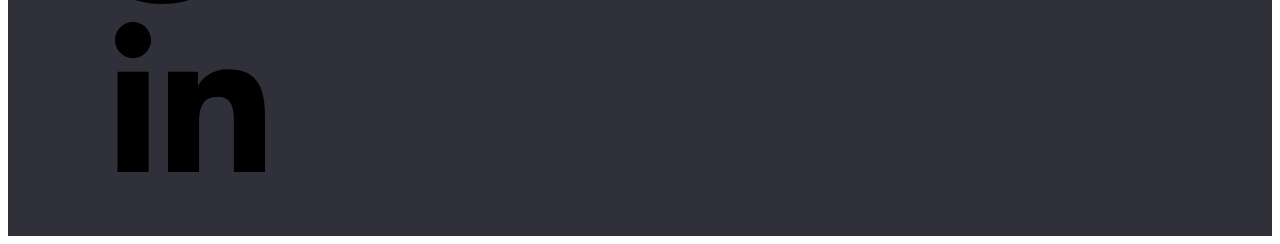
==== commit 891a5bb6: "index" ====
--- a/pages/portfolio.html
+++ b/pages/portfolio.html
@@ -11,32 +11,34 @@
  <link rel="stylesheet" href="../style/main.min.css">
 </head>
 <body>
-    <header class="header">
+ <header class="header">
   <div class="container header__box">
-    <a href="./index.html" class="header__logo"><span class="header__color">Web</span>Studio</a>
+    <a href="../index.html" class="header__logo"><span class="header__color">Web</span>Studio</a>
+
+    <nav class="header__nav">
     
-    <ul class="header__lis">
+    <ul class="header__list">
       <li class="nav__item"><a class="header__lin ective" href="../index.html">Студія</a></li>
       <li class="nav__item"><a class="header__lin" href="../pages/portfolio.html">Портфоліо</a></li>
       <li class="nav__item"><a class="header__lin" href="#">Контакти</a></li>
     </ul>
+  </nav>
   
-  <nav class="header__nav">
   <ul class="header__list">
-    <li class="header__item"><a class="header__link" href="mailto:info@devstudio.com">
+    <li class="header__item"><a class="header__linke" href="mailto:info@devstudio.com">
     <svg class="header__svg">
-       <use href="../images/symbol-defs.svg#icon-smartphone"></use>
+       <use href="../img/symbol-defs.svg#icon-envelope-hover"></use>
 
        </svg>info@devstudio.com</a>
        </li>
 
-    <li class="header__item"><a class="header__link" href="tel:+380961111111">
+    <li class="header__item"><a class="header__linke" href="tel:+380961111111">
        <svg class="header__svg">
-       <use href="../images/symbol-defs.svg#icon-envelope-hover"></use>
+       <use href="../img/symbol-defs.svg#icon-smartphone"></use>
 
        </svg> +38 096 111 11 11 </a>
     </li>
-  </nav>
+  
 
   </ul>
 
@@ -47,6 +49,7 @@
 
   </div>
 </header>
+
 
 <!-- --------------------------------- -->
       <main>
--- a/style/main.min.css
+++ b/style/main.min.css
@@ -1 +1 @@
-.container{width:1200px;margin-right:auto;margin-left:auto;padding-left:15px;padding-right:15px}ul{list-style:none;margin:0;padding:0}a{text-decoration:none}h1,h2,h3,h4,p{margin:0}img{display:block}:root{--logo-color:#000;--accent-color:#2196F3;--text-color:#212121;--addtext-color:#757575;--title-color:#FFF;--team-beckground:#F5F4FA;--clients-background:#F5F4FA;--footer-beckground:#2F303A;--footer-number:rgba(255, 255, 255, 0.60)}body{font-family:"Roboto"}.header{padding-top:24px;padding-bottom:25px}.header__box{display:flex;align-items:center}.header__logo{color:var(--logo-color);font-family:"Raleway";font-size:26px;font-style:normal;font-weight:700;line-height:1.38;letter-spacing:.78px;margin-right:93px}.header__color{color:var(--accent-color);font-family:"Raleway";font-size:26px;font-style:normal;font-weight:700;line-height:1.38;letter-spacing:.78px}.header__color{color:var(--accent-color);color:#2196f3;font-family:"Raleway";font-size:26px;font-style:normal;font-weight:700;line-height:1.38;letter-spacing:.78px}.header__logo{color:var(--logo-color);color:#fff;font-family:"Raleway";font-size:26px;font-style:normal;font-weight:700;line-height:1.38;letter-spacing:.78px}.header__nav{margin-left:93px;margin-right:auto;display:flex;gap:50px}.header__lis{display:flex;gap:50px}.header__list{display:flex;gap:50px;margin-left:auto}.header__item{display:flex;align-items:center}.header__item:hover{color:var(--accent-color)}.header__item:hover .headersvg{fill:#2196f3}.header__link:hover{color:var(--accent-color);font-size:14px;font-style:normal;font-weight:500;line-height:normal;letter-spacing:.28px}.header__link{color:var(--addtext-color);font-size:14px;font-style:normal;font-weight:500;line-height:normal;letter-spacing:.28px;display:flex;align-items:center;gap:10px}.header__list{display:flex;gap:50px}.header__svg{fill:red}.header__item:first-child .header__svg{width:16px;height:12px}.header__svg:last-child{width:10px;height:16px}.header__lin{color:var(--text-color);font-size:14px;font-style:normal;font-weight:500;line-height:1.14;letter-spacing:.28px}.header .ective{color:var(--accent-color)}.header__lin:hover,.header__lin:focus{color:var(--accent-color)}.header__link{color:var(--addtext-color);font-size:14px;font-weight:500;line-height:1.14;letter-spacing:.28px}.header__link:hover{color:var(--accent-color)}.hero{background-color:var(--footer-beckground);padding-top:200px;padding-bottom:200px;text-align:center;background-image:linear-gradient(rgba(47, 48, 58, 0.4), rgba(47, 48, 58, 0.4)),url(../img/bag.jpg);background-repeat:no-repeat;background-position:center;background-size:cover}.hero__title{color:var(--title-color);text-align:center;font-size:44px;font-style:normal;font-weight:900;line-height:1.36;letter-spacing:2.64px;text-transform:uppercase;width:696px;margin-left:auto;margin-right:auto;margin-bottom:30px}.hero__btn{background-color:var(--accent-color);color:var(--title-color);text-align:center;font-size:16px;font-style:normal;font-weight:700;line-height:1.87;letter-spacing:.96px;padding:10px 32px;border:none;border-radius:4px;box-shadow:0px 4px 4px 0px rgba(0,0,0,.15)}.decision{background-color:var(--main-background);padding-top:94px}.decision__list{display:flex;gap:30px}.decision__item::before{content:"";display:block;width:270px;height:120px;border-radius:4px;background:#f5f4fa;background-image:url(../img/antenna.png);background-repeat:no-repeat;background-position:center;background-size:70px;margin-bottom:30px}.decision__item:nth-child(2)::before{background-image:url(../img/clock.png)}.decision__item:nth-child(3)::before{background-image:url(../img/diagram.png)}.decision__item:nth-child(4)::before{background-image:url(../img/astronaut.png)}.decision__title{color:var(--text-color);font-size:14px;font-style:normal;font-weight:700;line-height:1.14;letter-spacing:.42px;text-transform:uppercase;margin-bottom:10px}.decision__text{color:var(--addtext-color);font-size:14px;font-style:normal;font-weight:400;line-height:1.71;letter-spacing:.42px}.services{padding-top:94px;padding-bottom:94px}.services__list{display:flex;gap:30px}.services__title{color:var(--text-color);text-align:center;font-size:36px;font-style:normal;font-weight:700;line-height:1.16;letter-spacing:1.08px;margin-bottom:50px}.services__container{display:flex;justify-content:space-between}.services__item{position:relative;width:30%}.services__item img{width:100%;height:auto;display:block}.services__label{position:absolute;bottom:0;left:0;right:0;background-color:rgba(0,0,0,.6);color:#fff;text-align:center;padding:10px 0;font-size:17px}.team{background-color:var(--team-beckground);padding-top:94px;padding-bottom:94px;align-items:center;justify-content:center;display:flex}.team__img{width:270px}.team__list{display:flex;gap:30px}.team__item{border-radius:0px 0px 4px 4px;box-shadow:0px 1px 3px 0px rgba(0,0,0,.12),0px 1px 1px 0px rgba(0,0,0,.14),0px 2px 1px 0px rgba(0,0,0,.2)}.team__box{padding-top:30px;padding-bottom:30px;background-color:#fff;border-radius:0px 0px 4px 4px}.team__title{color:var(--text-color);text-align:center;font-size:36px;font-style:normal;font-weight:700;line-height:1.16;letter-spacing:1.08px;margin-bottom:50px}.team__nam{color:var(--text-color);text-align:center;font-size:16px;font-style:normal;font-weight:500;line-height:normal;letter-spacing:.48px;margin-bottom:10px}.team__text{color:var(--addtext-color);text-align:center;font-size:16px;font-style:normal;font-weight:400;line-height:1.18;letter-spacing:.48px}.team__ul{display:inline-block;gap:10px;margin-top:16px}.team__svg{width:20px;height:20px;fill:blue}.team__link{width:50px;height:50px;border-radius:50%;display:flex;justify-content:center;align-items:center}.team__ul{align-items:center;justify-content:center}.team__app{align-items:center;margin-left:32px;margin-right:32px}.team__link:hover,.team__link:focus{background-color:var(--accent-color)}.team__link:hover .team-svg,.team__link:focus .team-svg{fill:#fff}.clients{background-color:var(--clients-beckground);padding-top:94px;padding-bottom:94px}.clients__title{color:#212121;text-align:center;font-size:36px;font-style:normal;font-weight:700;line-height:normal;letter-spacing:1.08px}.clients__clientser{width:106px;height:60px;fill:#afb1b8}.clients__clientsss{display:flex;gap:10px}.clients__clientsssa{width:170px;height:92px;border-radius:4px;border:1px solid #afb1b8;border-radius:4px;display:flex;align-items:center;justify-content:center}.clients__clientsssa:hover,.clients__clientsssa:focus{border:none;outline:0px solid #2196f3;border-radius:50%;background-color:#2196f3}.portfolio{padding-top:94px;padding-bottom:94px}.portfolio__list{display:flex;justify-content:center;gap:8px}.portfolio__button{color:var(--main-background);text-align:center;font-size:16px;font-style:normal;font-weight:500;line-height:26px;letter-spacing:.48px;padding:6px 22px;border-radius:4px;background-color:#f5f4fa;border:none}.portfolio__button:hover{background-color:var(--accent-color);color:#fff;box-shadow:0px 3px 1px 0px rgba(0,0,0,.1),0px 1px 2px 0px rgba(0,0,0,.08),0px 2px 2px 0px rgba(0,0,0,.12)}.portfolio__list{display:flex;flex-wrap:wrap;margin-top:50px;gap:30px}.portfolio__box{padding:20px 24px}.portfolio__img{width:100%}.portfolio__item{color:var(--main-background);font-size:18px;font-style:normal;font-weight:700;line-height:36px;letter-spacing:1.08px;border:1px solid #eee;flex-basis:calc((100% - 60px)/3)}.portfolio__item:hover{box-shadow:0px 1px 1px 0px rgba(0,0,0,.12),0px 4px 4px 0px rgba(0,0,0,.06),1px 4px 6px 0px rgba(0,0,0,.16)}.portfolio__text{color:var(--addtext-color);font-size:16px;font-style:normal;font-weight:400;line-height:30px;letter-spacing:.48px}.footer{background-color:var(--footer-beckground);padding-top:60px;padding-bottom:60px}.footer__container{display:flex;align-items:baseline}.footer__div{margin-right:70px}.footer__linke{color:var(--title-color);font-size:14px;font-style:normal;font-weight:400;line-height:1.71;letter-spacing:.42px}.footer__address{margin-top:20px}.footer__link{color:var(--footer-number);font-size:14px;font-style:normal;font-weight:400;line-height:1.71;letter-spacing:.42px}.footer__list{margin-top:9px;display:flex;flex-direction:column;gap:9px}.footer__footer__joinsam{color:var(--title-color);font-size:14px;font-style:normal;font-weight:700px;line-height:1.14px;letter-spacing:.42px;text-transform:uppercase;margin-bottom:20px}.footer__footer__joinsims{display:flex;gap:10px}.footer__footerrrr__join{width:20px;height:20px;fill:#fff}.footer__footer__joikn{background-color:rgba(255,255,255,.1);border-radius:50%;padding:12px 12px 12px 12px}.footer__footer__joikn{width:50px;height:50px;display:flex;justify-content:center;align-items:center;border-radius:50%}.footer__footer__joikn:focus{background:#2196f3;border-radius:60%}.footer__footer__joikn:hover{background:#2196f3;border-radius:60%}/*# sourceMappingURL=main.min.css.map */+ul{list-style:none;margin:0;padding:0}a{text-decoration:none}h1,h2,h3,h4,p{margin:0}img{display:block}:root{--logo-color:#000;--accent-color:#2196F3;--text-color:#212121;--addtext-color:#757575;--title-color:#FFF;--team-beckground:#F5F4FA;--clients-background:#F5F4FA;--footer-beckground:#2F303A;--footer-number:rgba(255, 255, 255, 0.60)}.container{width:1200px;margin-right:auto;margin-left:auto;padding-left:15px;padding-right:15px}body{font-family:"Roboto"}.header{padding-top:24px;padding-bottom:25px}.header__box{display:flex;align-items:center}.header__logo{color:var(--logo-color);font-family:"Raleway";font-size:26px;font-style:normal;font-weight:700;line-height:1.38;letter-spacing:.78px;margin-right:93px}.header__color{color:var(--accent-color);font-family:"Raleway";font-size:26px;font-style:normal;font-weight:700;line-height:1.38;letter-spacing:.78px}.header__nav{margin-left:93px;margin-right:auto;display:flex;gap:50px}.header__list{display:flex;gap:50px}.header__list{display:flex;gap:50px;margin-left:auto}.header__item{display:flex;align-items:center}.header__item:hover{color:var(--accent-color)}.header__item:hover .headersvg{fill:#2196f3}.header__linke:hover{color:var(--accent-color)}.header__linke:hover .header__svg{fill:var(--accent-color)}.header__linke{color:var(--addtext-color);font-size:14px;font-style:normal;font-weight:500;line-height:normal;letter-spacing:.28px;display:flex;align-items:center;gap:10px}.header__list{display:flex;gap:50px}.header__svg{fill:var(--addtext-color);width:16px;height:12px}.header__item:last-child .header__svg{width:10px;height:16px}.header__lin{color:var(--text-color);font-size:14px;font-style:normal;font-weight:500;line-height:1.14;letter-spacing:.28px}.header .ective{color:var(--accent-color)}.header__lin:hover,.header__lin:focus{color:var(--accent-color)}.header__link{color:var(--addtext-color);font-size:14px;font-weight:500;line-height:1.14;letter-spacing:.28px}.header__link:hover{color:var(--accent-color)}body{font-family:"Roboto"}.hero{background-color:var(--footer-beckground);padding-top:200px;padding-bottom:200px;text-align:center;background-image:linear-gradient(rgba(47, 48, 58, 0.4), rgba(47, 48, 58, 0.4)),url(../img/bag.jpg);background-repeat:no-repeat;background-position:center;background-size:cover}.hero__title{color:var(--title-color);text-align:center;font-size:44px;font-style:normal;font-weight:900;line-height:1.36;letter-spacing:2.64px;text-transform:uppercase;width:696px;margin-left:auto;margin-right:auto;margin-bottom:30px}.hero__btn{background-color:var(--accent-color);color:var(--title-color);text-align:center;font-size:16px;font-style:normal;font-weight:700;line-height:1.87;letter-spacing:.96px;padding:10px 32px;border:none;border-radius:4px;box-shadow:0px 4px 4px 0px rgba(0,0,0,.15)}body{font-family:"Roboto"}.decision{background-color:var(--main-background);padding-top:94px}.decision__list{display:flex;gap:30px}.decision__item::before{content:"";display:block;width:270px;height:120px;border-radius:4px;background:#f5f4fa;background-image:url(../img/antenna.png);background-repeat:no-repeat;background-position:center;background-size:70px;margin-bottom:30px}.decision__item:nth-child(2)::before{background-image:url(../img/clock.png)}.decision__item:nth-child(3)::before{background-image:url(../img/diagram.png)}.decision__item:nth-child(4)::before{background-image:url(../img/astronaut.png)}.decision__title{color:#212121;font-size:14px;font-style:normal;font-weight:700;line-height:normal;letter-spacing:.42px;text-transform:uppercase;margin-bottom:10px}.decision__text{color:var(--addtext-color);font-size:14px;font-style:normal;font-weight:400;line-height:1.71;letter-spacing:.42px}body{font-family:"Roboto"}.services{padding-top:94px;padding-bottom:94px}.services__list{display:flex;gap:30px}.services__title{color:var(--text-color);text-align:center;font-size:36px;font-style:normal;font-weight:700;line-height:1.16;letter-spacing:1.08px;margin-bottom:50px}.services__container{display:flex;justify-content:space-between}.services__item{position:relative;width:30%}.services__item img{width:100%;height:auto;display:block}.services__label{position:absolute;bottom:0;left:0;right:0;background-color:rgba(0,0,0,.6);color:#fff;text-align:center;padding:10px 0;font-size:17px}body{font-family:"Roboto"}.team{background-color:var(--team-beckground);padding-top:94px;padding-bottom:94px;align-items:center;justify-content:center;display:flex}.team__img{width:270px}.team__list{display:flex;gap:30px}.team__item{border-radius:0px 0px 4px 4px;box-shadow:0px 1px 3px 0px rgba(0,0,0,.12),0px 1px 1px 0px rgba(0,0,0,.14),0px 2px 1px 0px rgba(0,0,0,.2)}.team__box{padding-top:30px;padding-bottom:30px;background-color:#fff;border-radius:0px 0px 4px 4px}.team__title{color:var(--text-color);text-align:center;font-size:36px;font-style:normal;font-weight:700;line-height:1.16;letter-spacing:1.08px;margin-bottom:50px}.team__nam{color:var(--text-color);text-align:center;font-size:16px;font-style:normal;font-weight:500;line-height:normal;letter-spacing:.48px;margin-bottom:10px}.team__text{color:var(--addtext-color);text-align:center;font-size:16px;font-style:normal;font-weight:400;line-height:1.18;letter-spacing:.48px}.team__ul{display:flex;gap:10px;margin-top:16px}.team__svg{width:20px;height:20px;fill:#757575}.team__link{width:50px;height:50px;border-radius:50%;display:flex;justify-content:center;align-items:center}.team__ul{align-items:center;justify-content:center}.team__app{align-items:center;margin-left:32px;margin-right:32px}.team__link:hover,.team__link:focus{background-color:var(--accent-color)}.team__link:hover .team-svg,.team__link:focus .team-svg{fill:#fff}body{font-family:"Roboto"}.clients{background-color:var(--clients-beckground);padding-top:94px;padding-bottom:94px}.clients__title{color:#212121;text-align:center;font-size:36px;font-style:normal;font-weight:700;line-height:normal;letter-spacing:1.08px}.clients__ikon{width:106px;height:60px;fill:#afb1b8}.clients__list{display:flex;gap:30px;margin-top:50px}.clients__link{width:170px;height:92px;border-radius:4px;border:1px solid #afb1b8;border-radius:4px;display:flex;align-items:center;justify-content:center}.clients__link:hover,.clients__link:focus{border:none;outline:1px solid #2196f3}.clients__link:hover .clients__ikon,.clients__link:focus .clients__ikon{fill:#2196f3}body{font-family:"Roboto"}.portfolio{padding-top:94px;padding-bottom:94px}.portfolio__list{display:flex;justify-content:center;gap:8px}.portfolio__button{color:var(--main-background);text-align:center;font-size:16px;font-style:normal;font-weight:500;line-height:26px;letter-spacing:.48px;padding:6px 22px;border-radius:4px;background-color:#f5f4fa;border:none}.portfolio__button:hover{background-color:var(--accent-color);color:#fff;box-shadow:0px 3px 1px 0px rgba(0,0,0,.1),0px 1px 2px 0px rgba(0,0,0,.08),0px 2px 2px 0px rgba(0,0,0,.12)}.cart__list{display:flex;flex-wrap:wrap;margin-top:50px;gap:30px}.cart__box{padding:20px 24px}.cart__img{width:100%}.cart__item{color:var(--main-background);font-size:18px;font-style:normal;font-weight:700;line-height:36px;letter-spacing:1.08px;border:1px solid #eee;flex-basis:calc((100% - 60px)/3)}.cart__item:hover{box-shadow:0px 1px 1px 0px rgba(0,0,0,.12),0px 4px 4px 0px rgba(0,0,0,.06),1px 4px 6px 0px rgba(0,0,0,.16)}.cart__text{color:var(--addtext-color);font-size:16px;font-style:normal;font-weight:400;line-height:30px;letter-spacing:.48px}body{font-family:"Roboto"}.footer{background-color:var(--footer-beckground);padding-top:60px;padding-bottom:60px}.footer__container{display:flex;align-items:baseline}.footer__div{margin-right:70px}.footer__linke{color:var(--title-color);font-size:14px;font-style:normal;font-weight:400;line-height:1.71;letter-spacing:.42px}.footer__address{margin-top:20px}.footer__link{color:var(--footer-number);font-size:14px;font-style:normal;font-weight:400;line-height:1.71;letter-spacing:.42px}.footer__list{margin-top:9px;display:flex;flex-direction:column;gap:9px}.footer__footer__joinsam{color:var(--title-color);font-size:14px;font-style:normal;font-weight:700px;line-height:1.14px;letter-spacing:.42px;text-transform:uppercase;margin-bottom:20px}.footer__footer__joinsims{display:flex;gap:10px}.footer__footerrrr__join{width:20px;height:20px;fill:#fff}.footer__footer__joikn{background-color:rgba(255,255,255,.1);border-radius:50%;padding:12px 12px 12px 12px}.footer__footer__joikn{width:50px;height:50px;display:flex;justify-content:center;align-items:center;border-radius:50%}.footer__footer__joikn:focus{background:#2196f3;border-radius:60%}.footer__footer__joikn:hover{background:#2196f3;border-radius:60%}/*# sourceMappingURL=main.min.css.map */